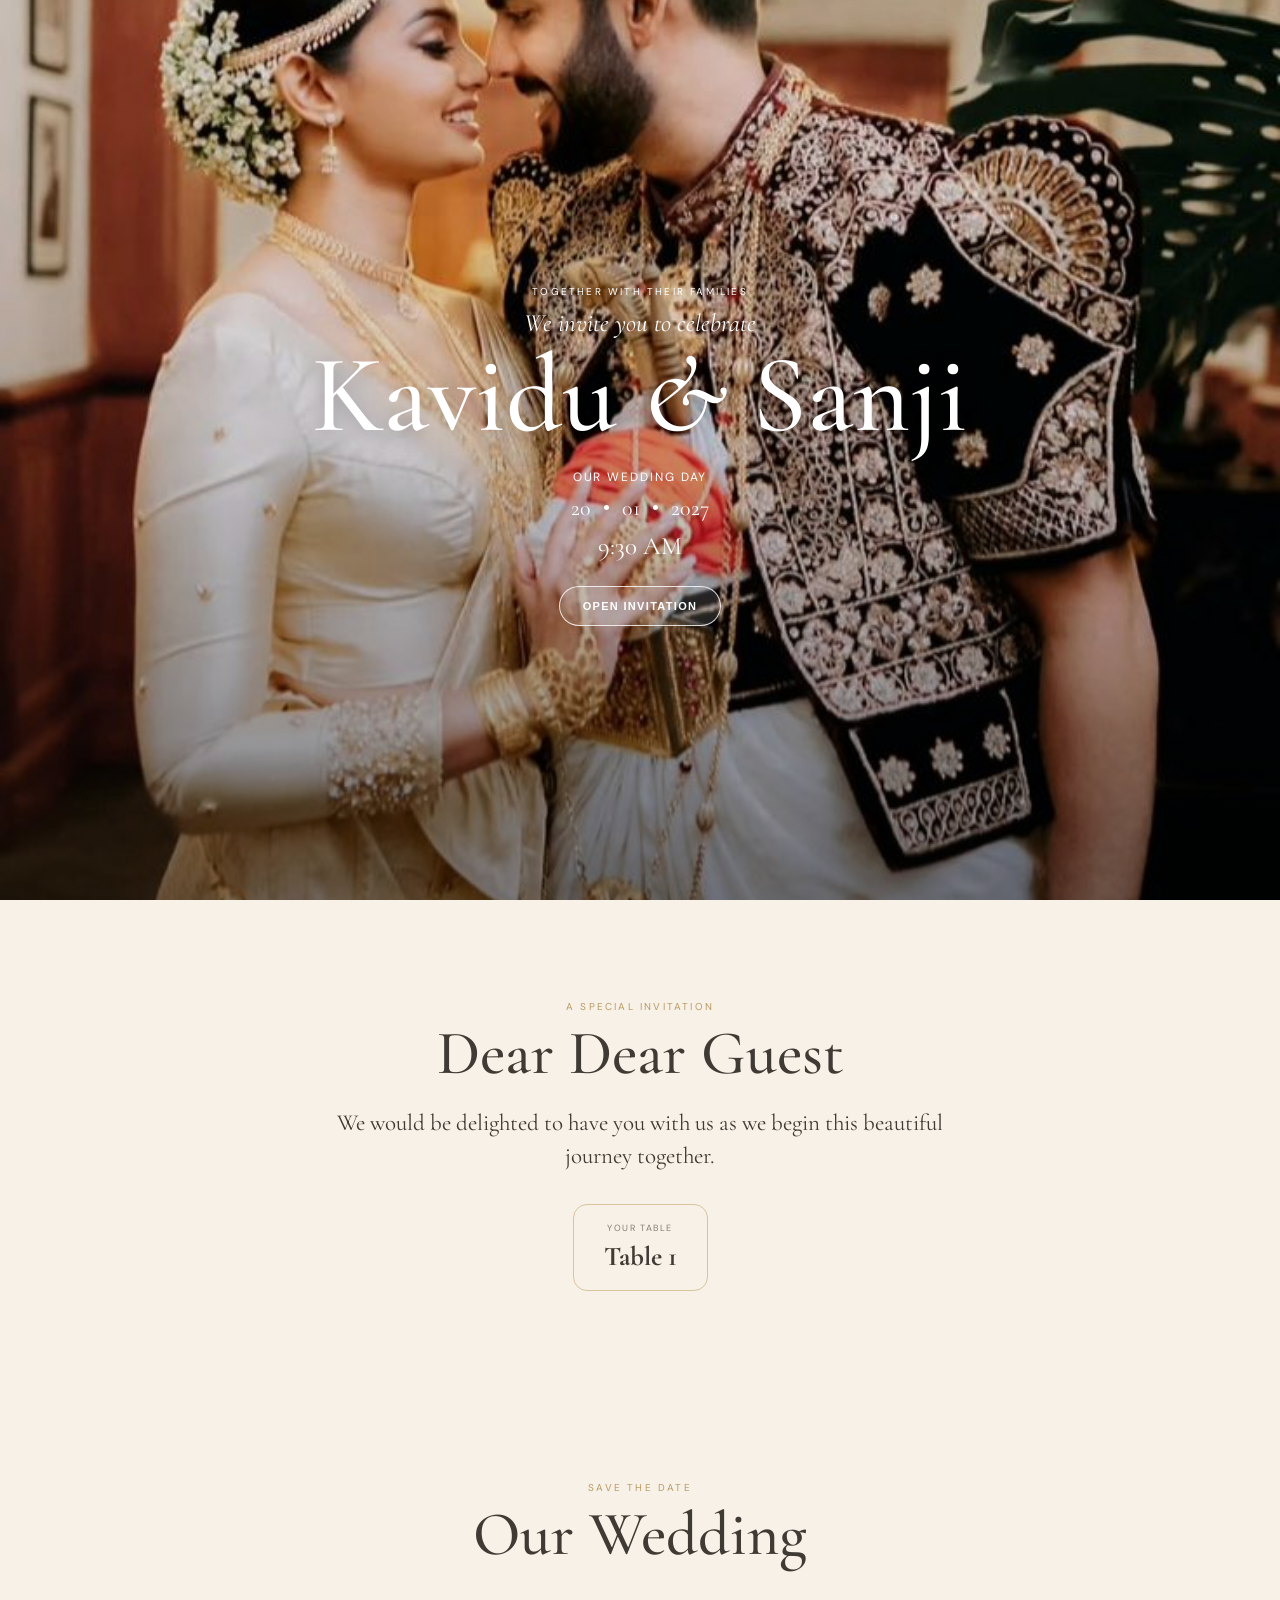
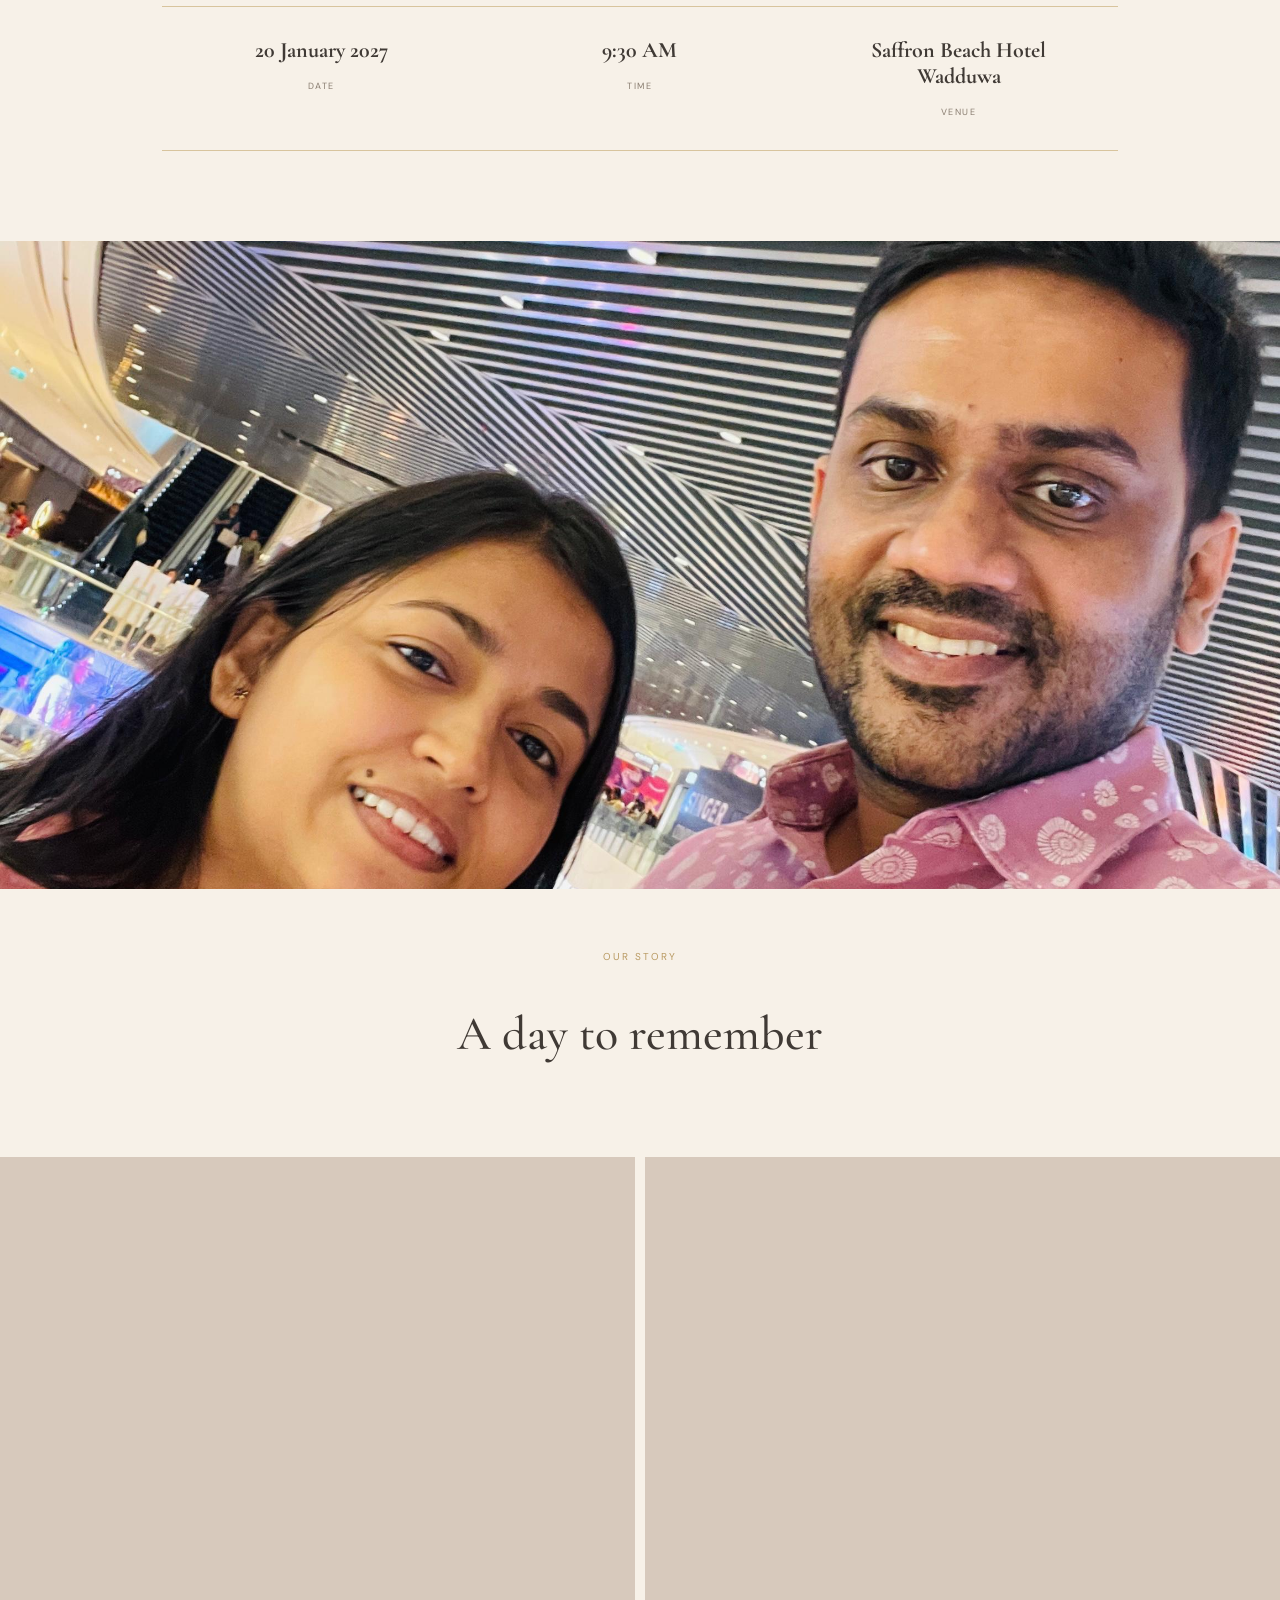
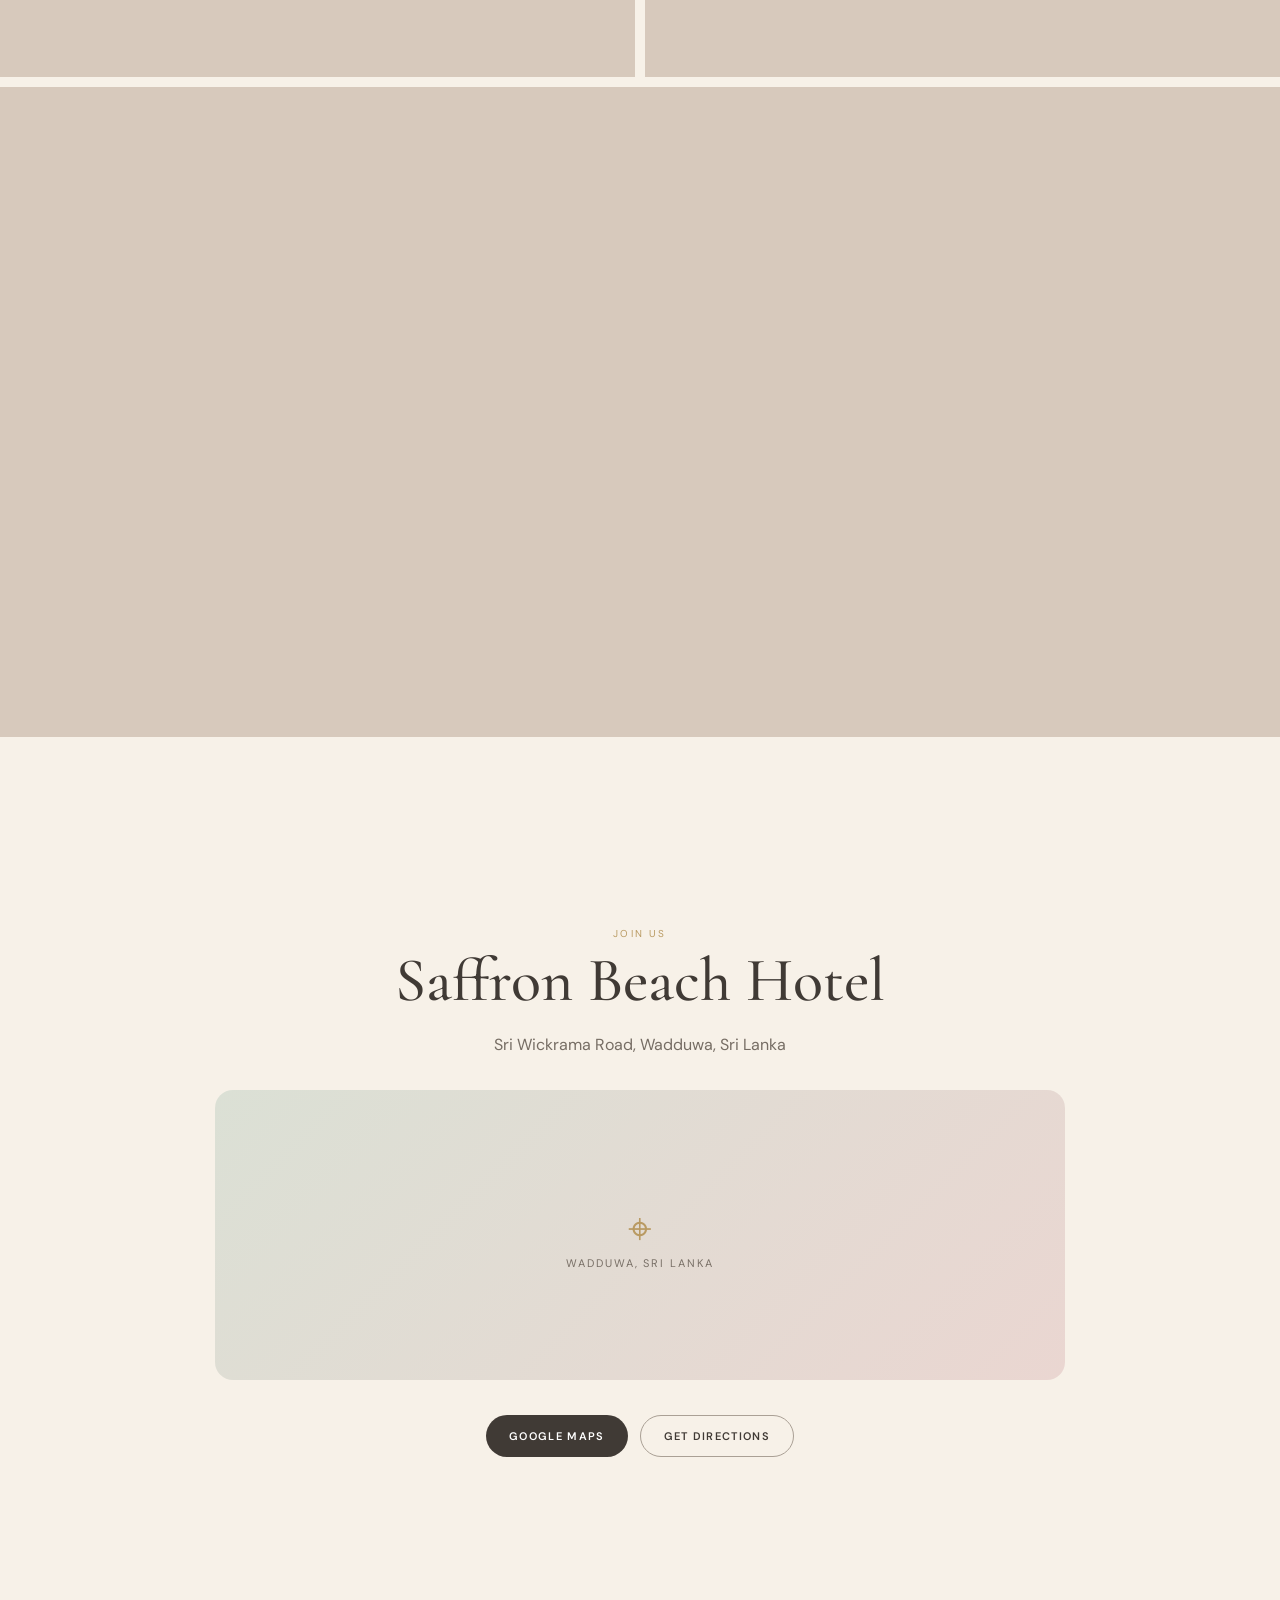
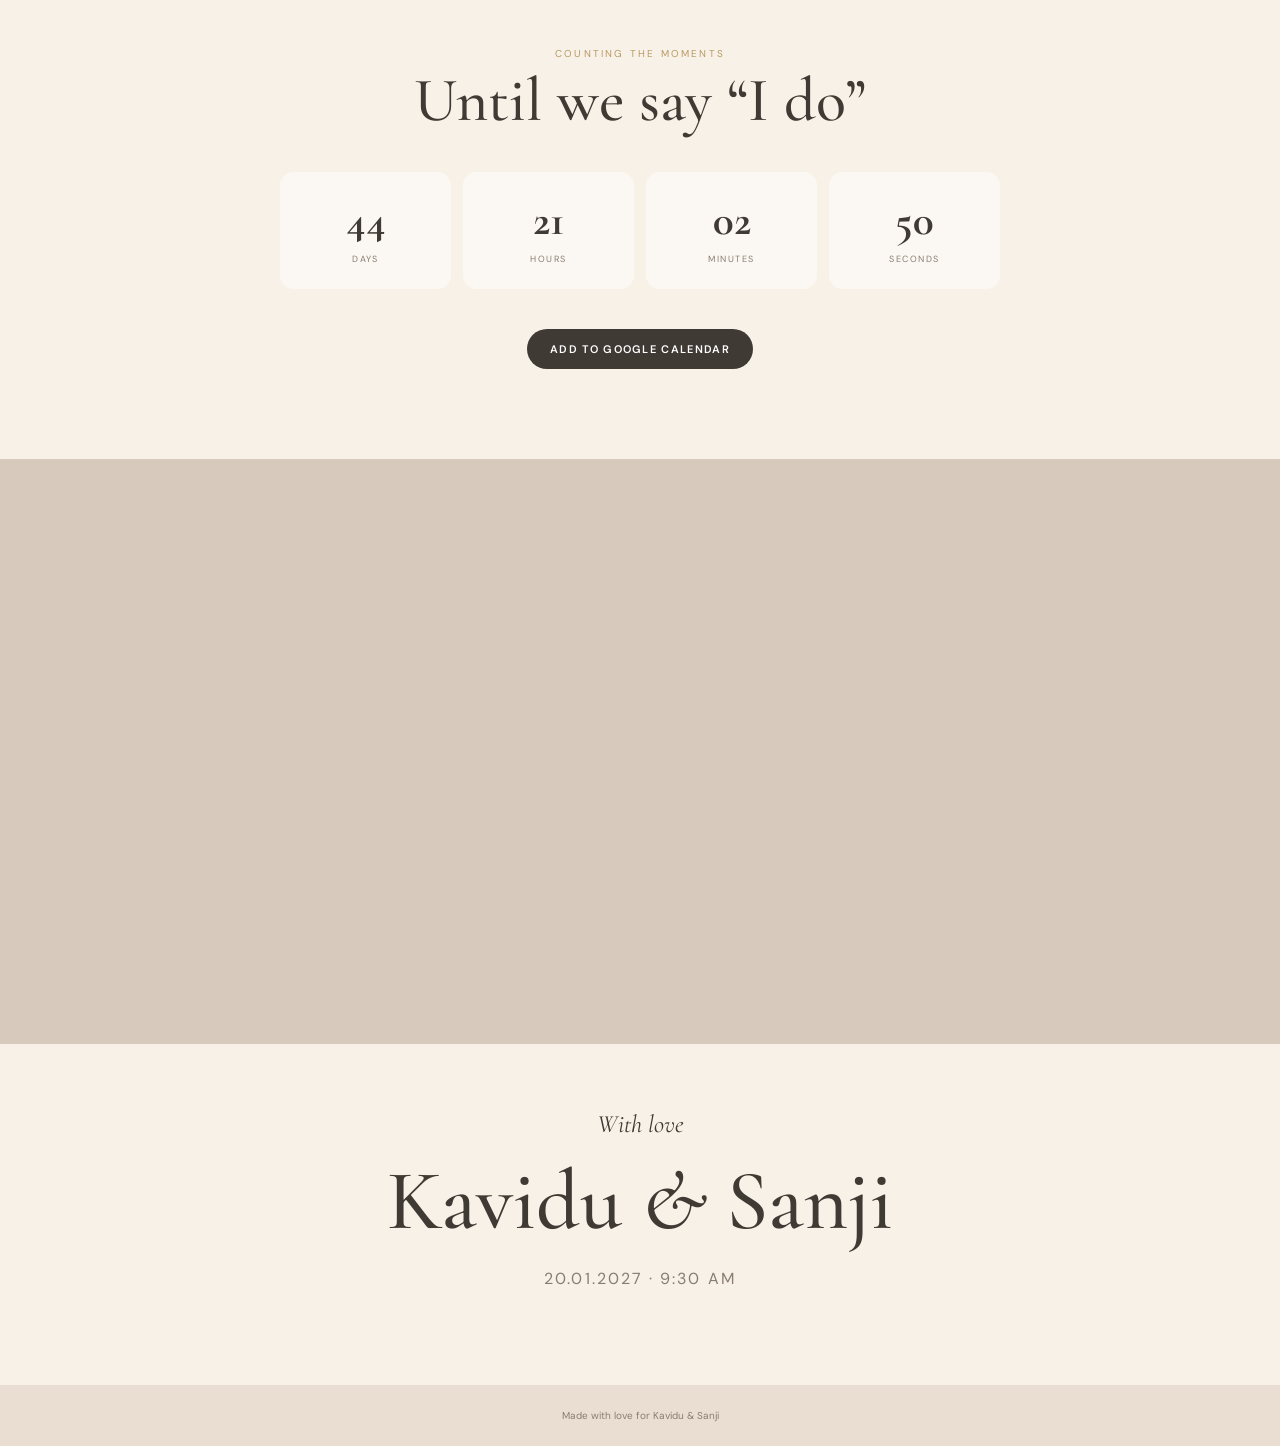
==== index.html @ 4e2abf2a "Add files via upload" ====
<!doctype html><html lang="en"><head><meta charset="utf-8"><meta name="viewport" content="width=device-width,initial-scale=1"><title>Kavidu & Sanji | Wedding Invitation</title><link rel="preconnect" href="https://fonts.googleapis.com"><link rel="preconnect" href="https://fonts.gstatic.com" crossorigin><link href="https://fonts.googleapis.com/css2?family=Cormorant+Garamond:wght@400;500;600&family=DM+Sans:wght@400;500;600&display=swap" rel="stylesheet"><link rel="stylesheet" href="styles.css"></head><body><main>
<section class="hero"><div class="hero-photo"><img src="assets/photos/hero.jpg" alt="Kavidu & Sanji" onerror="this.style.display='none'"><span class="photo-placeholder">Add your hero photo as <b>assets/photos/hero.jpg</b></span></div><div class="hero-overlay"></div><div class="hero-content"><p class="eyebrow">Together with their families</p><p class="script">We invite you to celebrate</p><h1>Kavidu <span>&amp;</span> Sanji</h1><p class="hero-sub">Our Wedding Day</p><div class="date-line">20 <i></i> 01 <i></i> 2027</div><p class="time">9:30 AM</p><button class="enter-btn" onclick="document.getElementById('welcome').scrollIntoView({behavior:'smooth'})">Open Invitation</button></div></section>
<section class="section welcome" id="welcome"><p class="eyebrow">A special invitation</p><h2>Dear <span id="guestName">Guest</span></h2><p class="guest-message">We would be delighted to have you with us as we begin this beautiful journey together.</p><div class="guest-card"><span>Your table</span><strong id="tableNumber">Please contact us</strong></div></section>
<section class="section details"><p class="eyebrow">Save the date</p><h2>Our Wedding</h2><div class="detail-grid"><article><b>20 January 2027</b><small>Date</small></article><article><b>9:30 AM</b><small>Time</small></article><article><b>Saffron Beach Hotel<br>Wadduwa</b><small>Venue</small></article></div></section>
<section class="photo-story"><div class="wide-photo"><img src="assets/photos/photo1.jpg" alt="" onerror="this.style.display='none'"></div><div class="photo-caption"><span>Our story</span><h2>A day to remember</h2></div><div class="photo-grid"><div><img src="assets/photos/photo2.jpg" alt="" onerror="this.style.display='none'"></div><div><img src="assets/photos/photo3.jpg" alt="" onerror="this.style.display='none'"></div></div><div class="tall-photo"><img src="assets/photos/photo4.jpg" alt="" onerror="this.style.display='none'"></div></section>
<section class="section venue"><p class="eyebrow">Join us</p><h2>Saffron Beach Hotel</h2><p>Sri Wickrama Road, Wadduwa, Sri Lanka</p><div class="map-card">⌖<span>Wadduwa, Sri Lanka</span></div><div class="button-row"><a class="primary-btn" href="https://www.google.com/maps/search/?api=1&query=Saffron+Beach+Hotel+Wadduwa" target="_blank">Google Maps</a><a class="secondary-btn" href="https://www.google.com/maps/dir/?api=1&destination=Saffron+Beach+Hotel+Wadduwa" target="_blank">Get Directions</a></div></section>
<section class="section"><p class="eyebrow">Counting the moments</p><h2>Until we say “I do”</h2><div class="countdown"><div><strong id="days">00</strong><span>Days</span></div><div><strong id="hours">00</strong><span>Hours</span></div><div><strong id="minutes">00</strong><span>Minutes</span></div><div><strong id="seconds">00</strong><span>Seconds</span></div></div><a id="calendarBtn" class="primary-btn" target="_blank">Add to Google Calendar</a></section>
<section class="closing"><div class="closing-photo"><img src="assets/photos/closing.jpg" alt="" onerror="this.style.display='none'"></div><div class="closing-content"><p class="script">With love</p><h2>Kavidu <span>&amp;</span> Sanji</h2><p>20.01.2027 · 9:30 AM</p></div></section></main><footer>Made with love for Kavidu &amp; Sanji</footer><script src="guests.js"></script><script src="script.js"></script></body></html>
---- styles.css ----
*{box-sizing:border-box}html{scroll-behavior:smooth}body{margin:0;background:#f7f1e8;color:#403a35;font-family:"DM Sans",sans-serif}a{text-decoration:none}.hero{height:100svh;min-height:620px;position:relative;display:flex;align-items:center;justify-content:center;overflow:hidden;background:#d7c9bc}.hero-photo,.hero-overlay{position:absolute;inset:0}.hero-photo{z-index:0}.hero-photo img{width:100%;height:100%;object-fit:cover;object-position:center;display:block}.photo-placeholder{height:100%;display:flex;align-items:center;justify-content:center;text-align:center;padding:25px;color:#fff;background:linear-gradient(135deg,#bcae9f,#d9cfc3)}.hero-overlay{z-index:1;background:linear-gradient(180deg,rgba(0,0,0,.1),rgba(0,0,0,.15) 45%,rgba(0,0,0,.5))}.hero-content{position:relative;z-index:2;width:100%;max-width:900px;padding:30px 20px;text-align:center;color:#fff}.eyebrow{font-size:10px;letter-spacing:.22em;text-transform:uppercase}.script{font-family:"Cormorant Garamond",serif;font-style:italic;font-size:25px;margin:0 0 8px}.hero h1{font-family:"Cormorant Garamond",serif;font-size:clamp(58px,11vw,110px);font-weight:500;line-height:.9;margin:0;text-shadow:0 3px 20px #0004}.hero h1 span,.closing-content h2 span{font-style:italic}.hero-sub{font-size:12px;letter-spacing:.16em;text-transform:uppercase;margin:24px 0 10px}.date-line{font-family:"Cormorant Garamond",serif;font-size:22px;display:flex;justify-content:center;gap:13px;align-items:center}.date-line i{width:5px;height:5px;border-radius:50%;background:#fff}.time{font-family:"Cormorant Garamond",serif;font-size:25px;margin:10px 0 25px}.enter-btn,.primary-btn,.secondary-btn{display:inline-flex;align-items:center;justify-content:center;border-radius:999px;padding:13px 23px;font-size:11px;font-weight:600;letter-spacing:.12em;text-transform:uppercase}.enter-btn{border:1px solid #fffc;background:#fff2;color:#fff}.primary-btn{background:#403a35;color:#fff}.secondary-btn{border:1px solid #aaa095;color:#403a35}.section{max-width:1000px;margin:auto;padding:90px 22px;text-align:center}.section .eyebrow{color:#b99a62}.section h2{font-family:"Cormorant Garamond",serif;font-size:clamp(40px,7vw,62px);font-weight:500;line-height:1;margin:10px 0 22px}.guest-message{max-width:650px;margin:0 auto 30px;font-family:"Cormorant Garamond",serif;font-size:23px;line-height:1.45}.guest-card{display:inline-flex;flex-direction:column;gap:6px;padding:17px 30px;border:1px solid #d8c49d;border-radius:14px}.guest-card span,.detail-grid small{font-size:9px;letter-spacing:.18em;text-transform:uppercase;color:#897d70}.guest-card strong{font-family:"Cormorant Garamond",serif;font-size:27px}.detail-grid{display:grid;grid-template-columns:repeat(3,1fr);margin-top:40px}.detail-grid article{padding:30px 15px;border-top:1px solid #d8c49d;border-bottom:1px solid #d8c49d}.detail-grid b{display:block;font-family:"Cormorant Garamond",serif;font-size:22px;margin-bottom:10px}.photo-story{padding-bottom:90px}.wide-photo{height:min(72vh,680px)}.wide-photo,.photo-grid div,.tall-photo,.closing-photo{overflow:hidden;background:#d7c9bc}.wide-photo img,.photo-grid img,.tall-photo img,.closing-photo img{width:100%;height:100%;object-fit:cover;display:block}.photo-caption{text-align:center;padding:55px 20px}.photo-caption span{font-size:10px;letter-spacing:.2em;text-transform:uppercase;color:#b99a62}.photo-caption h2{font-family:"Cormorant Garamond",serif;font-size:48px;font-weight:500}.photo-grid{display:grid;grid-template-columns:1fr 1fr;gap:10px}.photo-grid div{height:520px}.tall-photo{height:650px;margin-top:10px}.venue p:not(.eyebrow){color:#766d64}.map-card{height:290px;max-width:850px;margin:35px auto;border-radius:18px;background:linear-gradient(135deg,#dbe0d5,#ead6d1);display:flex;flex-direction:column;align-items:center;justify-content:center;font-size:42px;color:#b99a62}.map-card span{font-size:11px;letter-spacing:.18em;text-transform:uppercase;color:#786f66}.button-row{display:flex;justify-content:center;gap:12px;flex-wrap:wrap}.countdown{display:grid;grid-template-columns:repeat(4,1fr);gap:12px;max-width:720px;margin:40px auto}.countdown>div{padding:22px 10px;background:#fff8;border-radius:14px}.countdown strong{display:block;font-family:"Cormorant Garamond",serif;font-size:43px}.countdown span{font-size:9px;letter-spacing:.16em;text-transform:uppercase;color:#897d70}.closing-photo{height:min(65vh,650px)}.closing-content{text-align:center;padding:65px 20px 80px}.closing-content h2{font-family:"Cormorant Garamond",serif;font-size:clamp(48px,9vw,85px);font-weight:500;margin:10px}.closing-content>p:last-child{color:#897d70;letter-spacing:.13em}footer{text-align:center;padding:24px;background:#e9ded1;color:#897d70;font-size:10px}@media(max-width:700px){.hero{min-height:600px}.hero h1{font-size:clamp(53px,15vw,80px)}.section{padding:70px 20px}.detail-grid,.photo-grid{grid-template-columns:1fr}.detail-grid article{border-bottom:0}.photo-grid div{height:430px}.tall-photo{height:520px}.countdown{grid-template-columns:1fr 1fr}.button-row{flex-direction:column;align-items:center}.primary-btn,.secondary-btn{width:min(100%,300px)}}
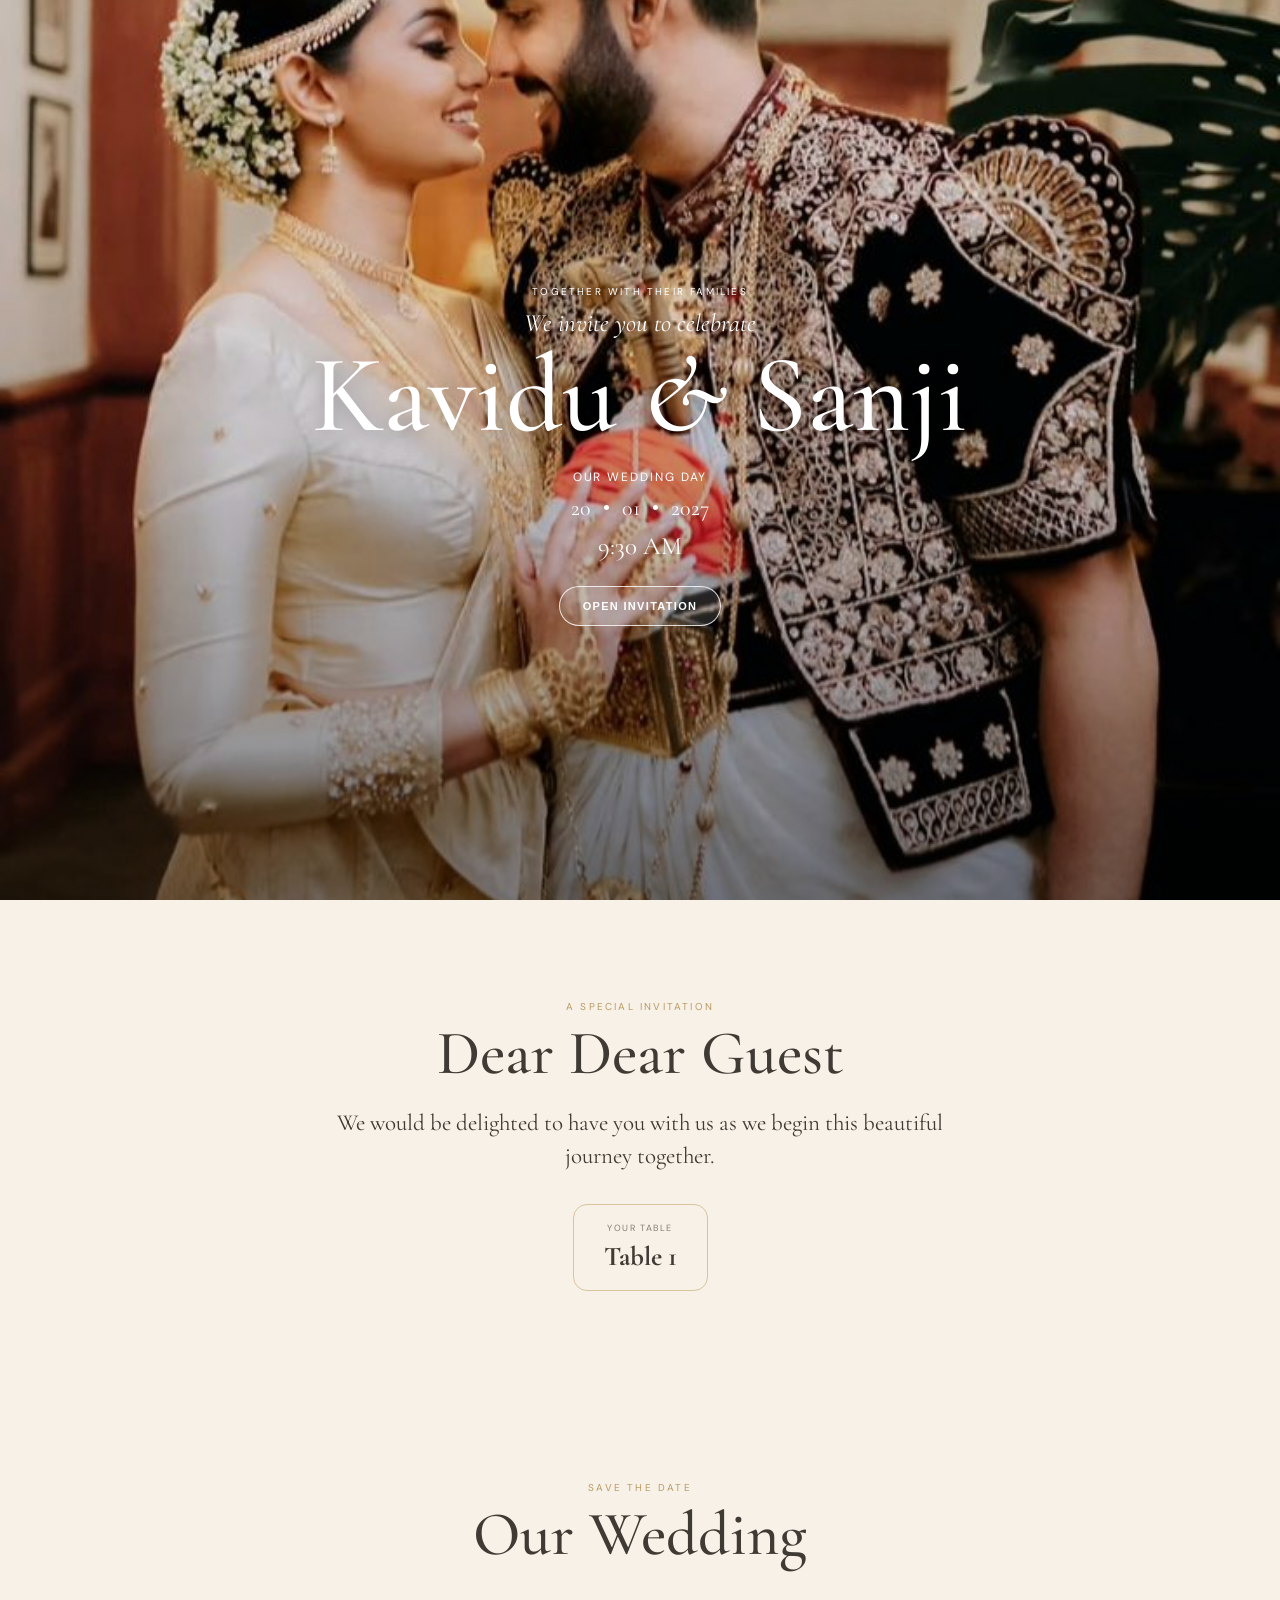
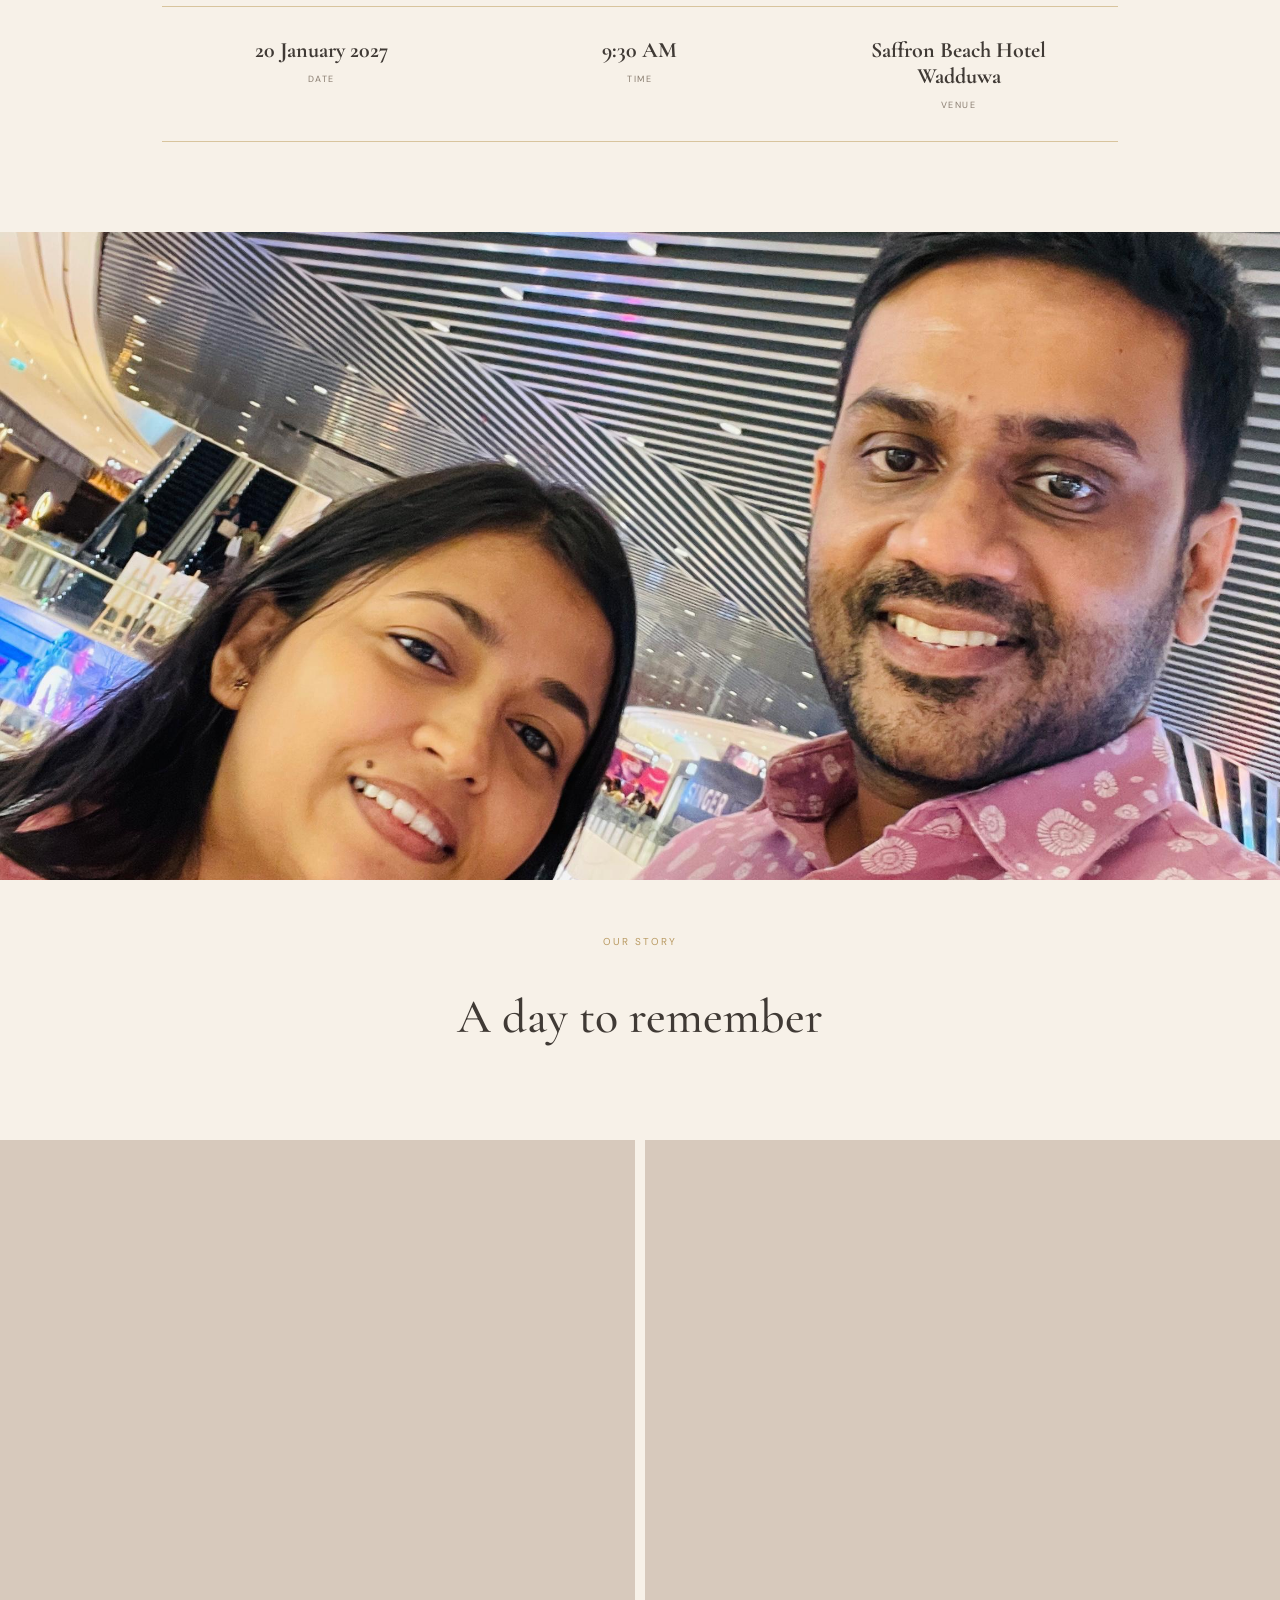
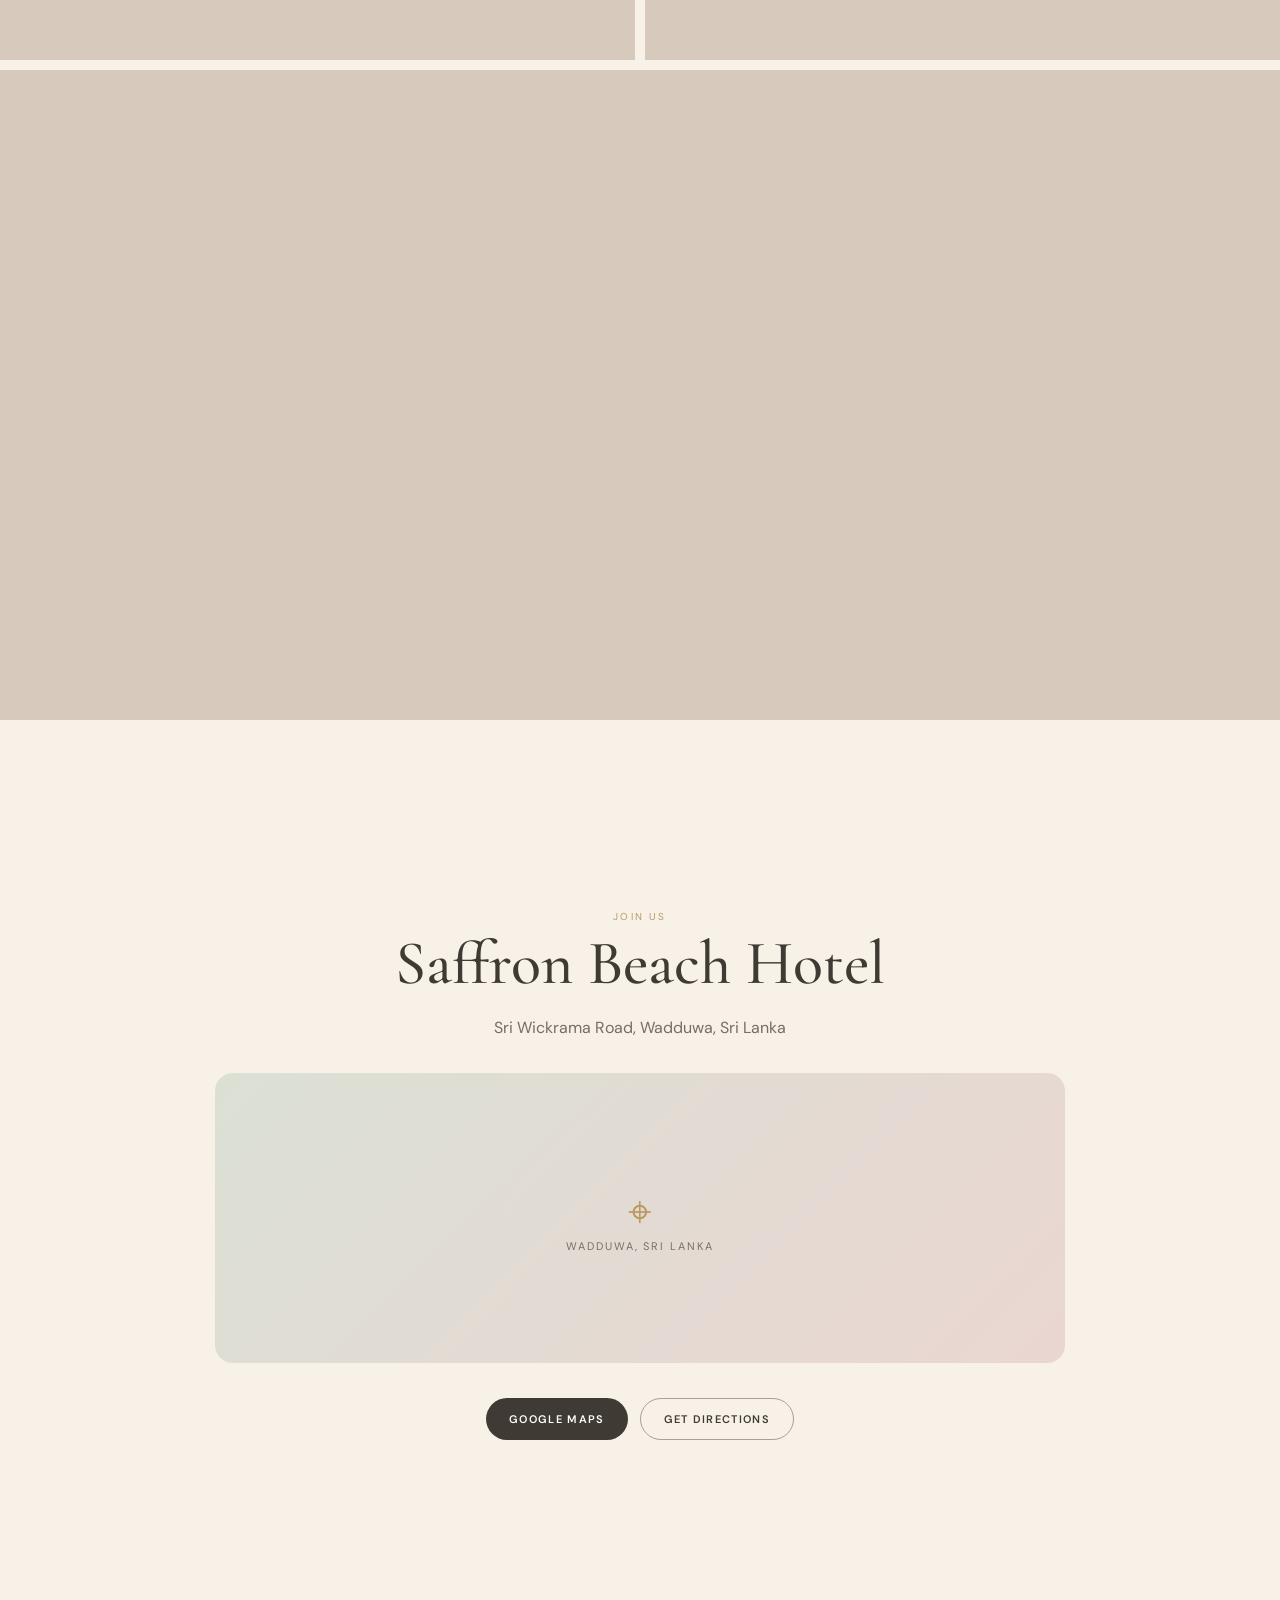
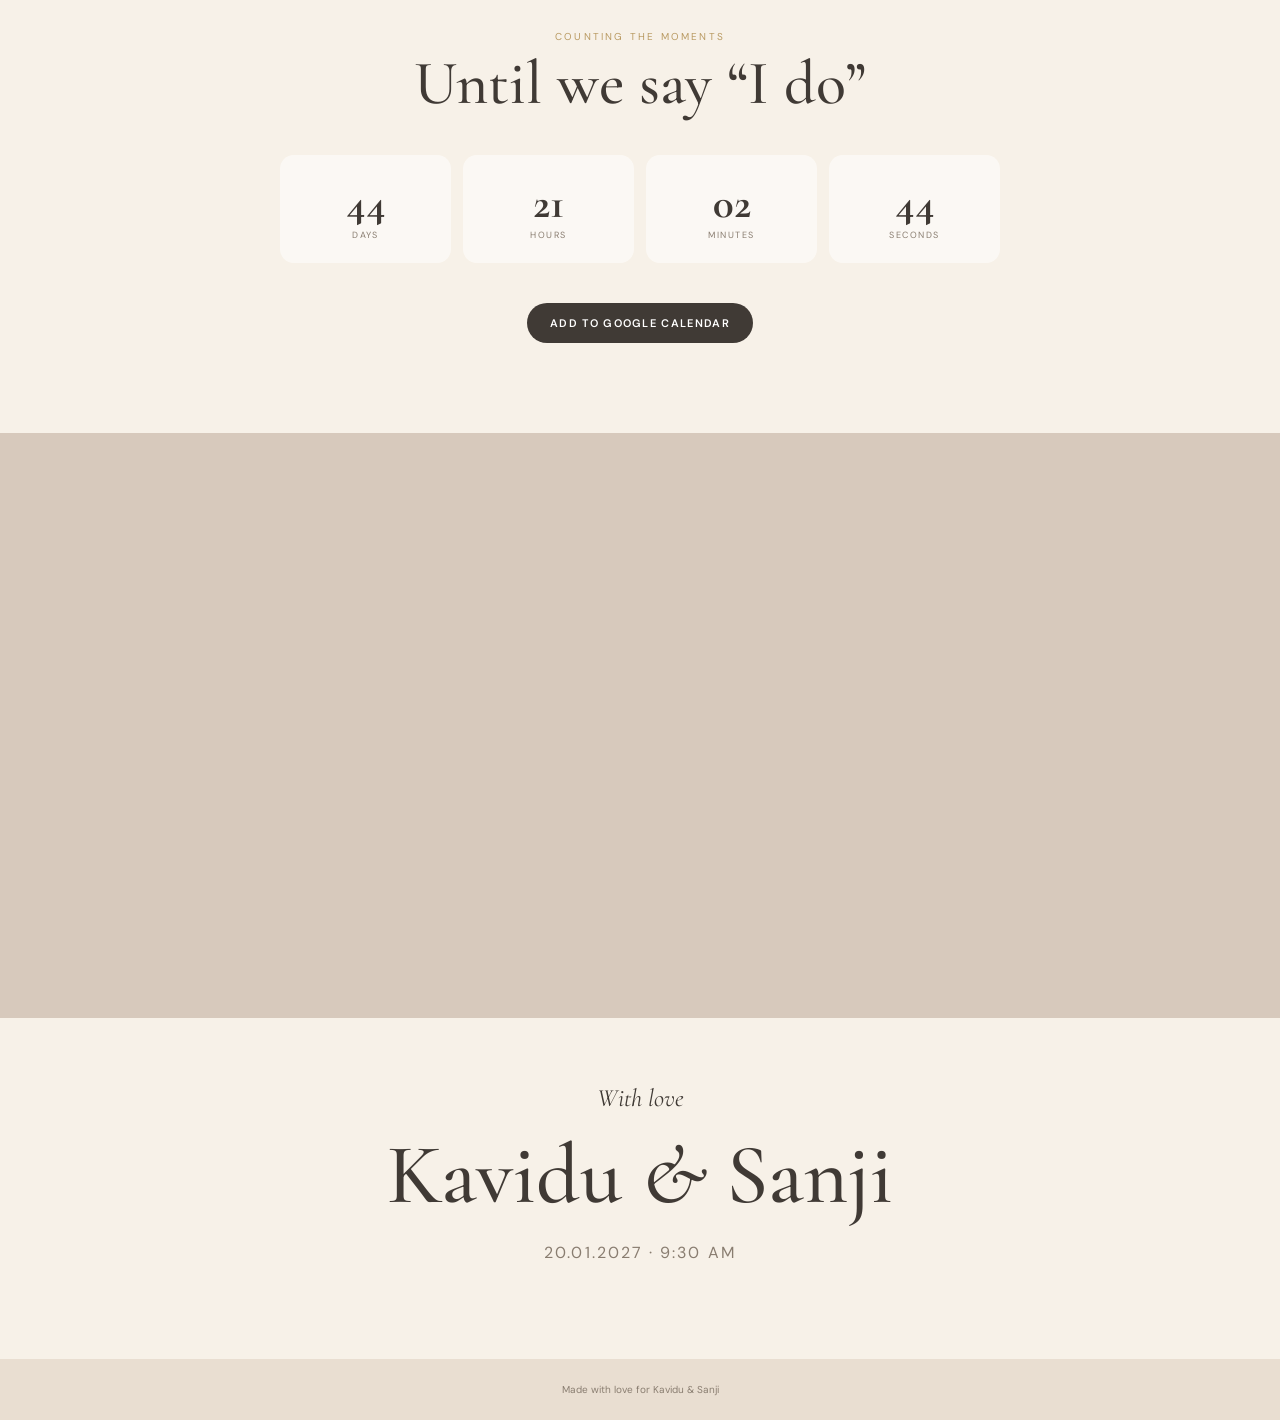
==== commit 68e7dc57: "Add files via upload" ====
--- a/index.html
+++ b/index.html
@@ -1,8 +1,141 @@
-<!doctype html><html lang="en"><head><meta charset="utf-8"><meta name="viewport" content="width=device-width,initial-scale=1"><title>Kavidu & Sanji | Wedding Invitation</title><link rel="preconnect" href="https://fonts.googleapis.com"><link rel="preconnect" href="https://fonts.gstatic.com" crossorigin><link href="https://fonts.googleapis.com/css2?family=Cormorant+Garamond:wght@400;500;600&family=DM+Sans:wght@400;500;600&display=swap" rel="stylesheet"><link rel="stylesheet" href="styles.css"></head><body><main>
-<section class="hero"><div class="hero-photo"><img src="assets/photos/hero.jpg" alt="Kavidu & Sanji" onerror="this.style.display='none'"><span class="photo-placeholder">Add your hero photo as <b>assets/photos/hero.jpg</b></span></div><div class="hero-overlay"></div><div class="hero-content"><p class="eyebrow">Together with their families</p><p class="script">We invite you to celebrate</p><h1>Kavidu <span>&amp;</span> Sanji</h1><p class="hero-sub">Our Wedding Day</p><div class="date-line">20 <i></i> 01 <i></i> 2027</div><p class="time">9:30 AM</p><button class="enter-btn" onclick="document.getElementById('welcome').scrollIntoView({behavior:'smooth'})">Open Invitation</button></div></section>
-<section class="section welcome" id="welcome"><p class="eyebrow">A special invitation</p><h2>Dear <span id="guestName">Guest</span></h2><p class="guest-message">We would be delighted to have you with us as we begin this beautiful journey together.</p><div class="guest-card"><span>Your table</span><strong id="tableNumber">Please contact us</strong></div></section>
-<section class="section details"><p class="eyebrow">Save the date</p><h2>Our Wedding</h2><div class="detail-grid"><article><b>20 January 2027</b><small>Date</small></article><article><b>9:30 AM</b><small>Time</small></article><article><b>Saffron Beach Hotel<br>Wadduwa</b><small>Venue</small></article></div></section>
-<section class="photo-story"><div class="wide-photo"><img src="assets/photos/photo1.jpg" alt="" onerror="this.style.display='none'"></div><div class="photo-caption"><span>Our story</span><h2>A day to remember</h2></div><div class="photo-grid"><div><img src="assets/photos/photo2.jpg" alt="" onerror="this.style.display='none'"></div><div><img src="assets/photos/photo3.jpg" alt="" onerror="this.style.display='none'"></div></div><div class="tall-photo"><img src="assets/photos/photo4.jpg" alt="" onerror="this.style.display='none'"></div></section>
-<section class="section venue"><p class="eyebrow">Join us</p><h2>Saffron Beach Hotel</h2><p>Sri Wickrama Road, Wadduwa, Sri Lanka</p><div class="map-card">⌖<span>Wadduwa, Sri Lanka</span></div><div class="button-row"><a class="primary-btn" href="https://www.google.com/maps/search/?api=1&query=Saffron+Beach+Hotel+Wadduwa" target="_blank">Google Maps</a><a class="secondary-btn" href="https://www.google.com/maps/dir/?api=1&destination=Saffron+Beach+Hotel+Wadduwa" target="_blank">Get Directions</a></div></section>
-<section class="section"><p class="eyebrow">Counting the moments</p><h2>Until we say “I do”</h2><div class="countdown"><div><strong id="days">00</strong><span>Days</span></div><div><strong id="hours">00</strong><span>Hours</span></div><div><strong id="minutes">00</strong><span>Minutes</span></div><div><strong id="seconds">00</strong><span>Seconds</span></div></div><a id="calendarBtn" class="primary-btn" target="_blank">Add to Google Calendar</a></section>
-<section class="closing"><div class="closing-photo"><img src="assets/photos/closing.jpg" alt="" onerror="this.style.display='none'"></div><div class="closing-content"><p class="script">With love</p><h2>Kavidu <span>&amp;</span> Sanji</h2><p>20.01.2027 · 9:30 AM</p></div></section></main><footer>Made with love for Kavidu &amp; Sanji</footer><script src="guests.js"></script><script src="script.js"></script></body></html>+<html lang="en">
+<head>
+  <meta charset="utf-8">
+  <meta name="viewport" content="width=device-width,initial-scale=1">
+  <title>Kavidu &amp; Sanji | Wedding Invitation</title>
+  <link rel="preconnect" href="https://fonts.googleapis.com">
+  <link rel="preconnect" href="https://fonts.gstatic.com" crossorigin>
+  <link href="https://fonts.googleapis.com/css2?family=Cormorant+Garamond:wght@400;500;600&family=DM+Sans:wght@400;500;600&display=swap" rel="stylesheet">
+  <link rel="stylesheet" href="styles.css">
+</head>
+<body>
+  <main>
+    <!-- Hero Section -->
+    <section class="hero">
+      <div class="hero-photo">
+        <img src="assets/photos/hero.jpg" alt="Kavidu &amp; Sanji" onerror="this.style.display='none'">
+        <span class="photo-placeholder">Add your hero photo as <b>assets/photos/hero.jpg</b></span>
+      </div>
+      <div class="hero-overlay"></div>
+      <div class="hero-content">
+        <p class="eyebrow">Together with their families</p>
+        <p class="script">We invite you to celebrate</p>
+        <h1>Kavidu <span>&amp;</span> Sanji</h1>
+        <p class="hero-sub">Our Wedding Day</p>
+        <div class="date-line">20 <i></i> 01 <i></i> 2027</div>
+        <p class="time">9:30 AM</p>
+        <button class="enter-btn" onclick="document.getElementById('welcome').scrollIntoView({behavior:'smooth'})">Open Invitation</button>
+      </div>
+    </section>
+
+    <!-- Welcome Section -->
+    <section class="section welcome" id="welcome">
+      <p class="eyebrow">A special invitation</p>
+      <h2>Dear <span id="guestName">Guest</span></h2>
+      <p class="guest-message">We would be delighted to have you with us as we begin this beautiful journey together.</p>
+      <div class="guest-card">
+        <span>Your table</span>
+        <strong id="tableNumber">Please contact us</strong>
+      </div>
+    </section>
+
+    <!-- Details Section -->
+    <section class="section details">
+      <p class="eyebrow">Save the date</p>
+      <h2>Our Wedding</h2>
+      <div class="detail-grid">
+        <article>
+          <b>20 January 2027</b>
+          <small>Date</small>
+        </article>
+        <article>
+          <b>9:30 AM</b>
+          <small>Time</small>
+        </article>
+        <article>
+          <b>Saffron Beach Hotel<br>Wadduwa</b>
+          <small>Venue</small>
+        </article>
+      </div>
+    </section>
+
+    <!-- Photo Story Section -->
+    <section class="photo-story">
+      <div class="wide-photo">
+        <img src="assets/photos/photo1.jpg" alt="" onerror="this.style.display='none'">
+      </div>
+      <div class="photo-caption">
+        <span>Our story</span>
+        <h2>A day to remember</h2>
+      </div>
+      <div class="photo-grid">
+        <div>
+          <img src="assets/photos/photo2.jpg" alt="" onerror="this.style.display='none'">
+        </div>
+        <div>
+          <img src="assets/photos/photo3.jpg" alt="" onerror="this.style.display='none'">
+        </div>
+      </div>
+      <div class="tall-photo">
+        <img src="assets/photos/photo4.jpg" alt="" onerror="this.style.display='none'">
+      </div>
+    </section>
+
+    <!-- Venue Section -->
+    <section class="section venue">
+      <p class="eyebrow">Join us</p>
+      <h2>Saffron Beach Hotel</h2>
+      <p>Sri Wickrama Road, Wadduwa, Sri Lanka</p>
+      <div class="map-card">
+        ⌖<span>Wadduwa, Sri Lanka</span>
+      </div>
+      <div class="button-row">
+        <a class="primary-btn" href="https://www.google.com/maps/search/?api=1&query=Saffron+Beach+Hotel+Wadduwa" target="_blank">Google Maps</a>
+        <a class="secondary-btn" href="https://www.google.com/maps/dir/?api=1&destination=Saffron+Beach+Hotel+Wadduwa" target="_blank">Get Directions</a>
+      </div>
+    </section>
+
+    <!-- Countdown & Calendar Section -->
+    <section class="section">
+      <p class="eyebrow">Counting the moments</p>
+      <h2>Until we say “I do”</h2>
+      <div class="countdown">
+        <div>
+          <strong id="days">00</strong>
+          <span>Days</span>
+        </div>
+        <div>
+          <strong id="hours">00</strong>
+          <span>Hours</span>
+        </div>
+        <div>
+          <strong id="minutes">00</strong>
+          <span>Minutes</span>
+        </div>
+        <div>
+          <strong id="seconds">00</strong>
+          <span>Seconds</span>
+        </div>
+      </div>
+      <a id="calendarBtn" class="primary-btn" target="_blank">Add to Google Calendar</a>
+    </section>
+
+    <!-- Closing Section -->
+    <section class="closing">
+      <div class="closing-photo">
+        <img src="assets/photos/closing.jpg" alt="" onerror="this.style.display='none'">
+      </div>
+      <div class="closing-content">
+        <p class="script">With love</p>
+        <h2>Kavidu <span>&amp;</span> Sanji</h2>
+        <p>20.01.2027 · 9:30 AM</p>
+      </div>
+    </section>
+  </main>
+
+  <footer>Made with love for Kavidu &amp; Sanji</footer>
+
+  <script src="guests.js"></script>
+  <script src="script.js"></script>
+</body>
+</html>
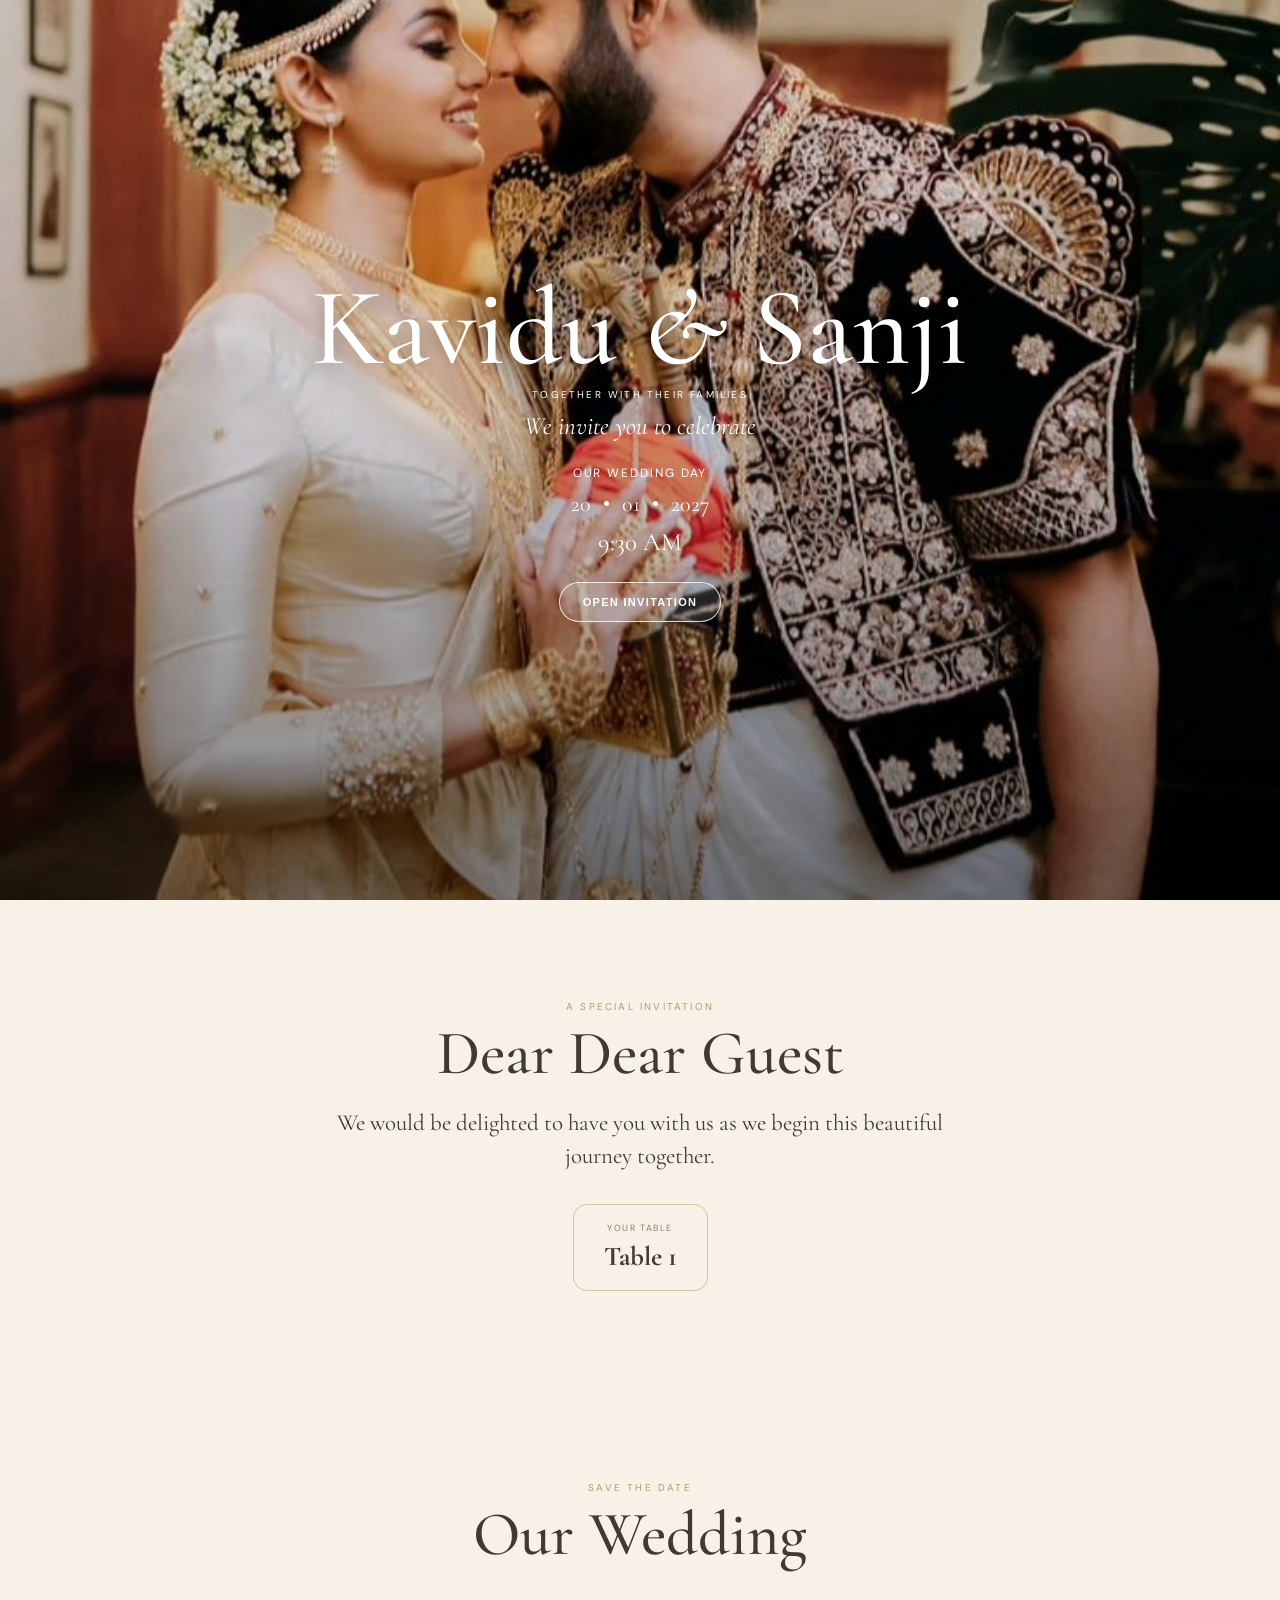
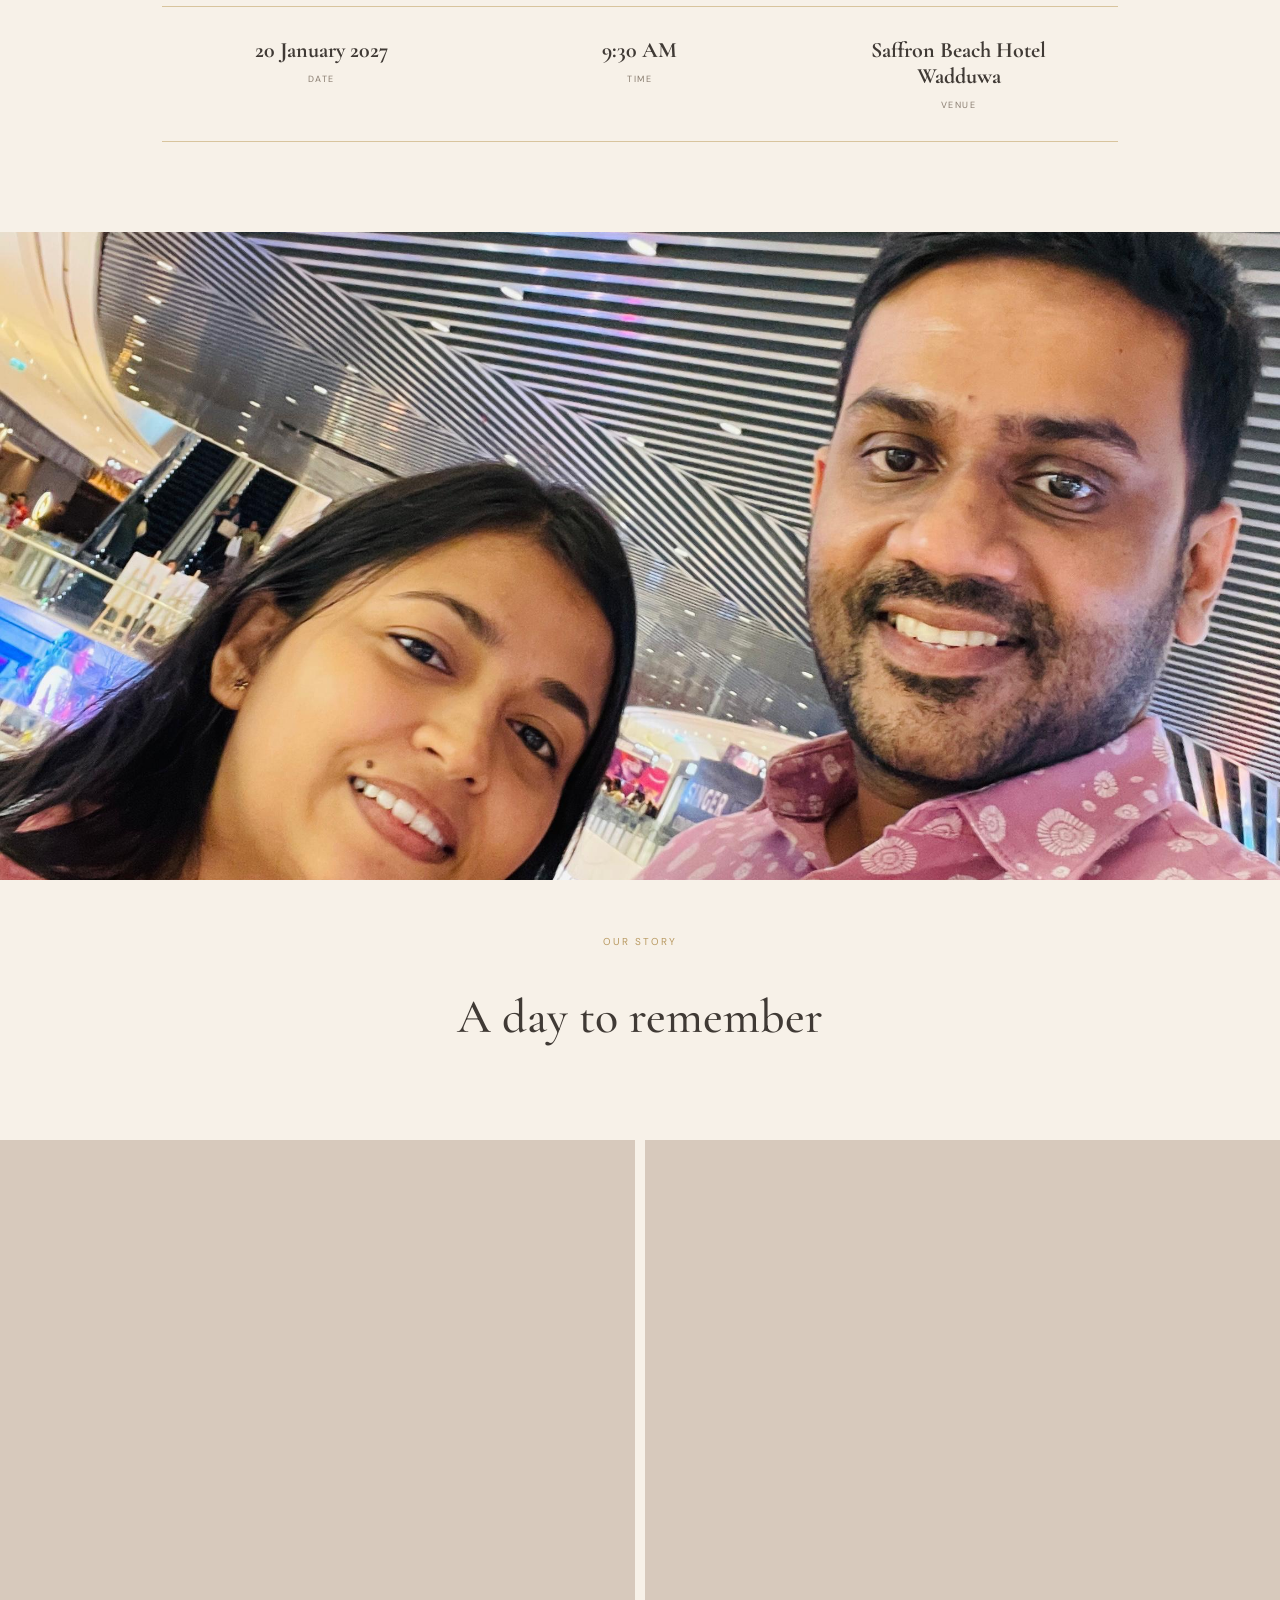
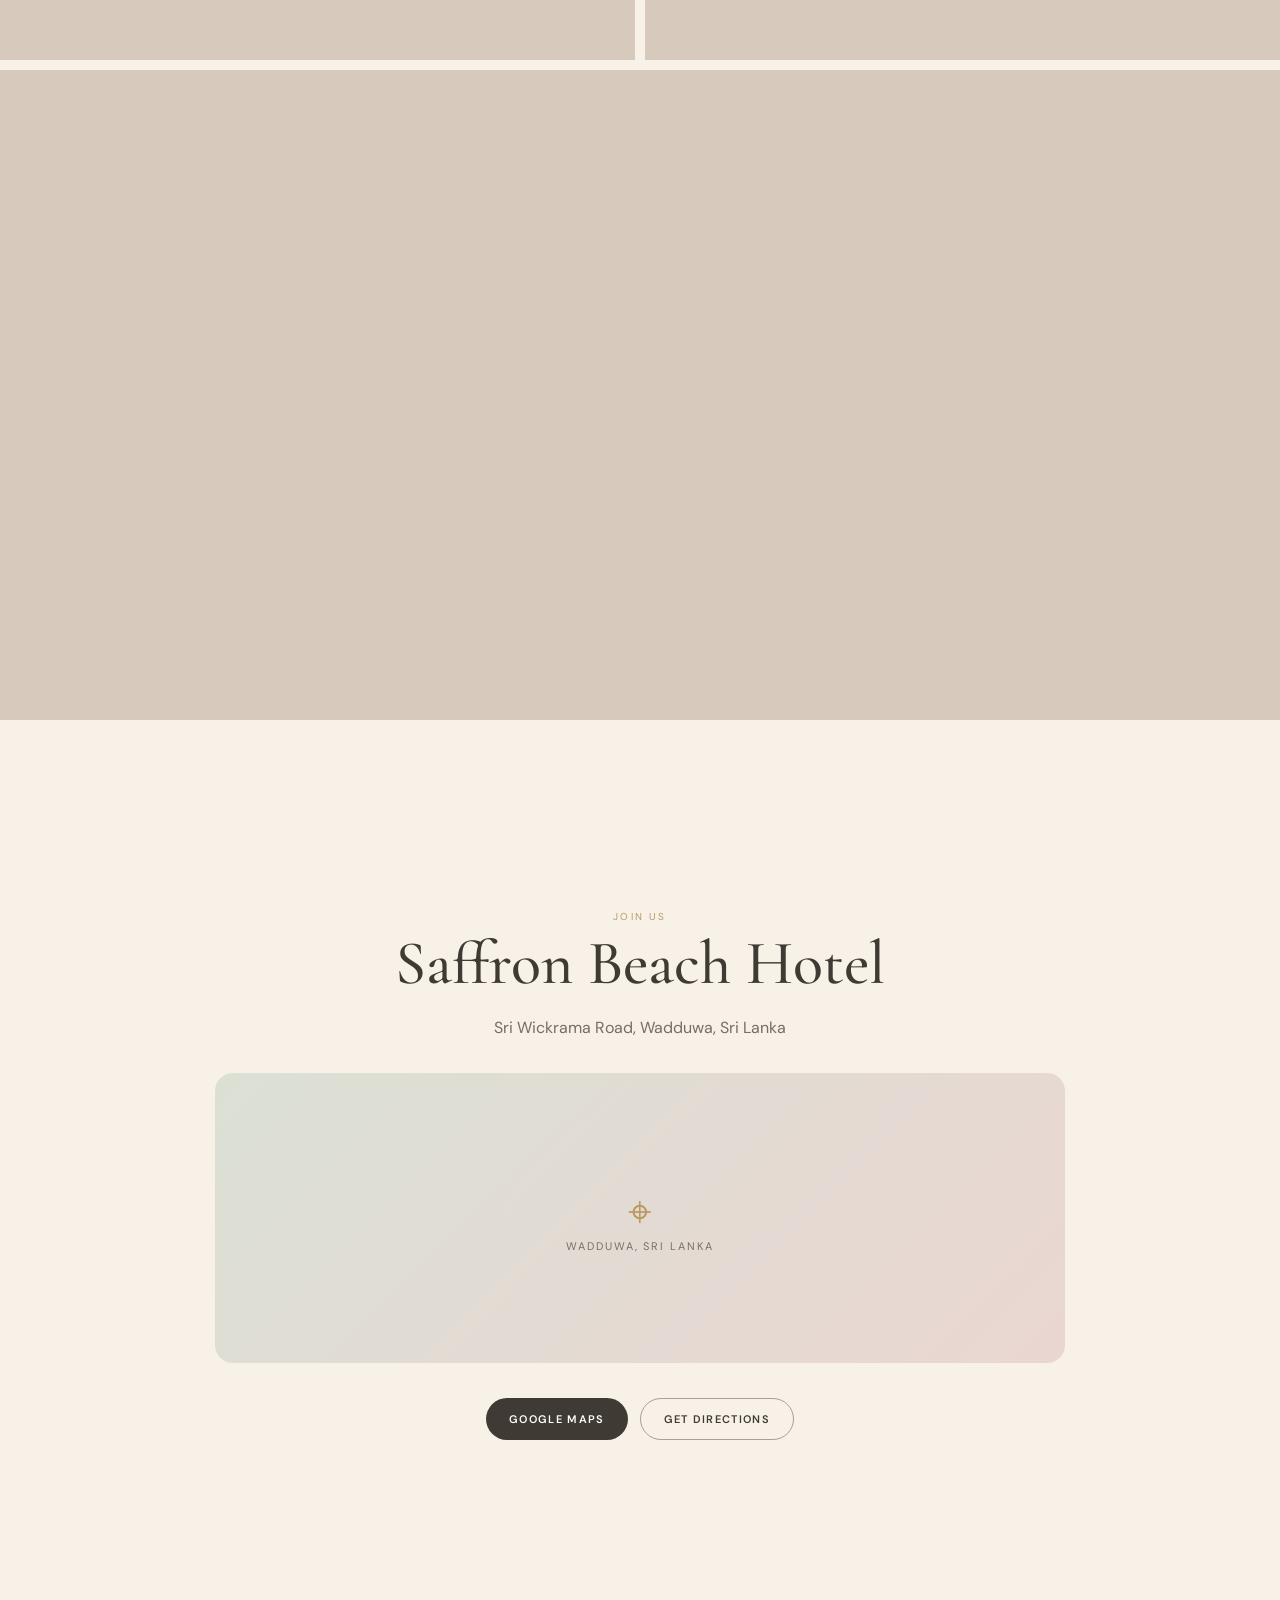
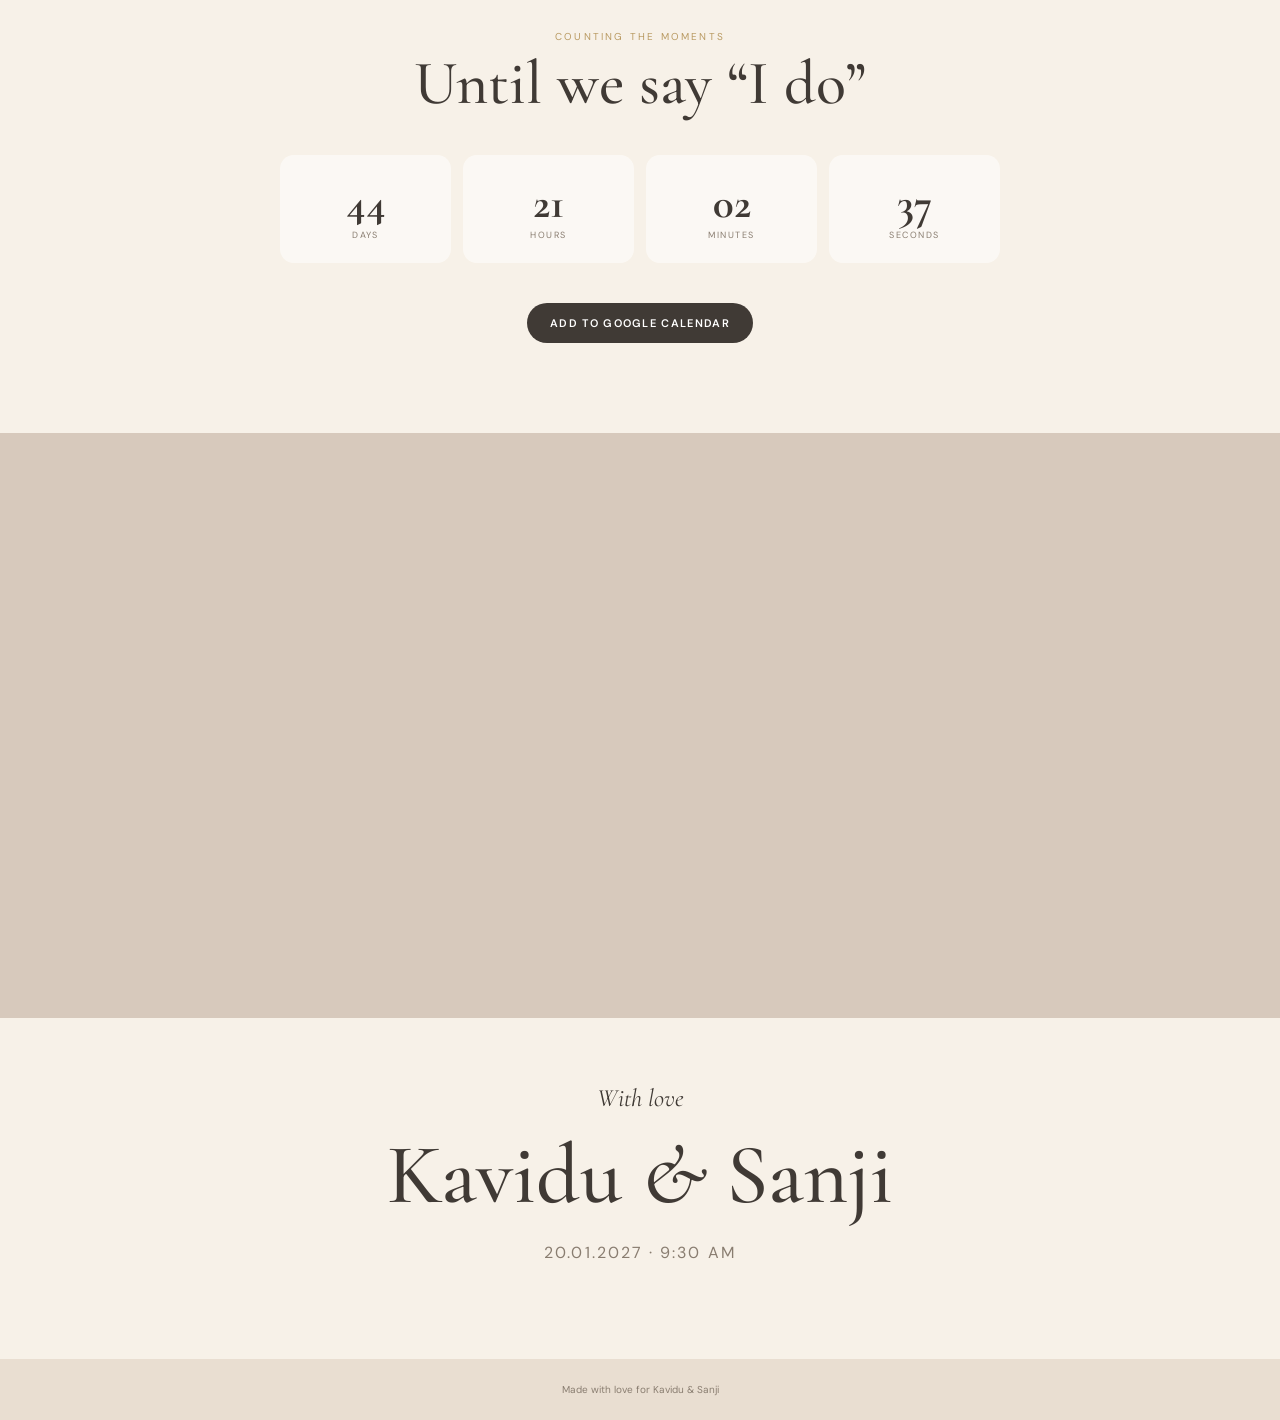
==== commit 66a8b494: "Update index.html" ====
--- a/index.html
+++ b/index.html
@@ -18,10 +18,10 @@
       </div>
       <div class="hero-overlay"></div>
       <div class="hero-content">
+         <h1>Kavidu <span>&amp;</span> Sanji</h1>
         <p class="eyebrow">Together with their families</p>
         <p class="script">We invite you to celebrate</p>
-        <h1>Kavidu <span>&amp;</span> Sanji</h1>
-        <p class="hero-sub">Our Wedding Day</p>
+  <p class="hero-sub">Our Wedding Day</p>
         <div class="date-line">20 <i></i> 01 <i></i> 2027</div>
         <p class="time">9:30 AM</p>
         <button class="enter-btn" onclick="document.getElementById('welcome').scrollIntoView({behavior:'smooth'})">Open Invitation</button>
@@ -138,4 +138,4 @@
   <script src="guests.js"></script>
   <script src="script.js"></script>
 </body>
-</html>+</html>
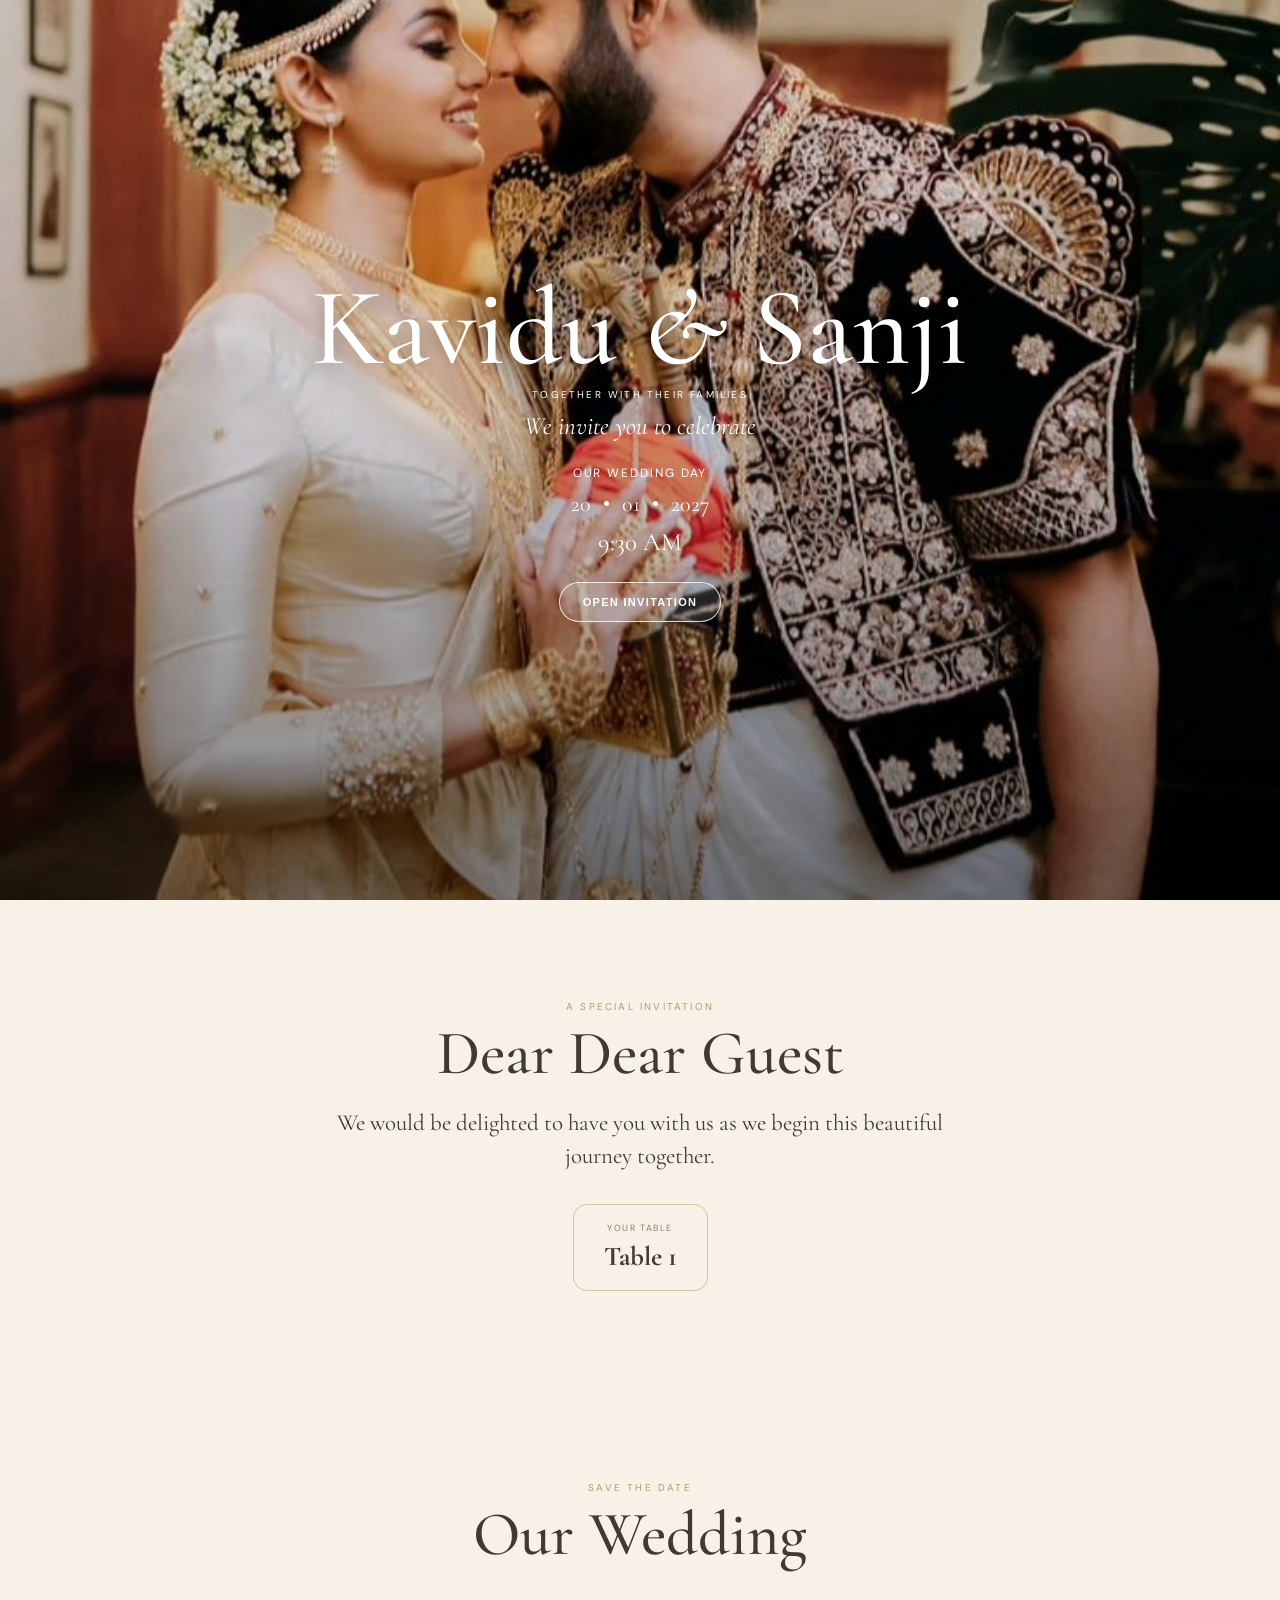
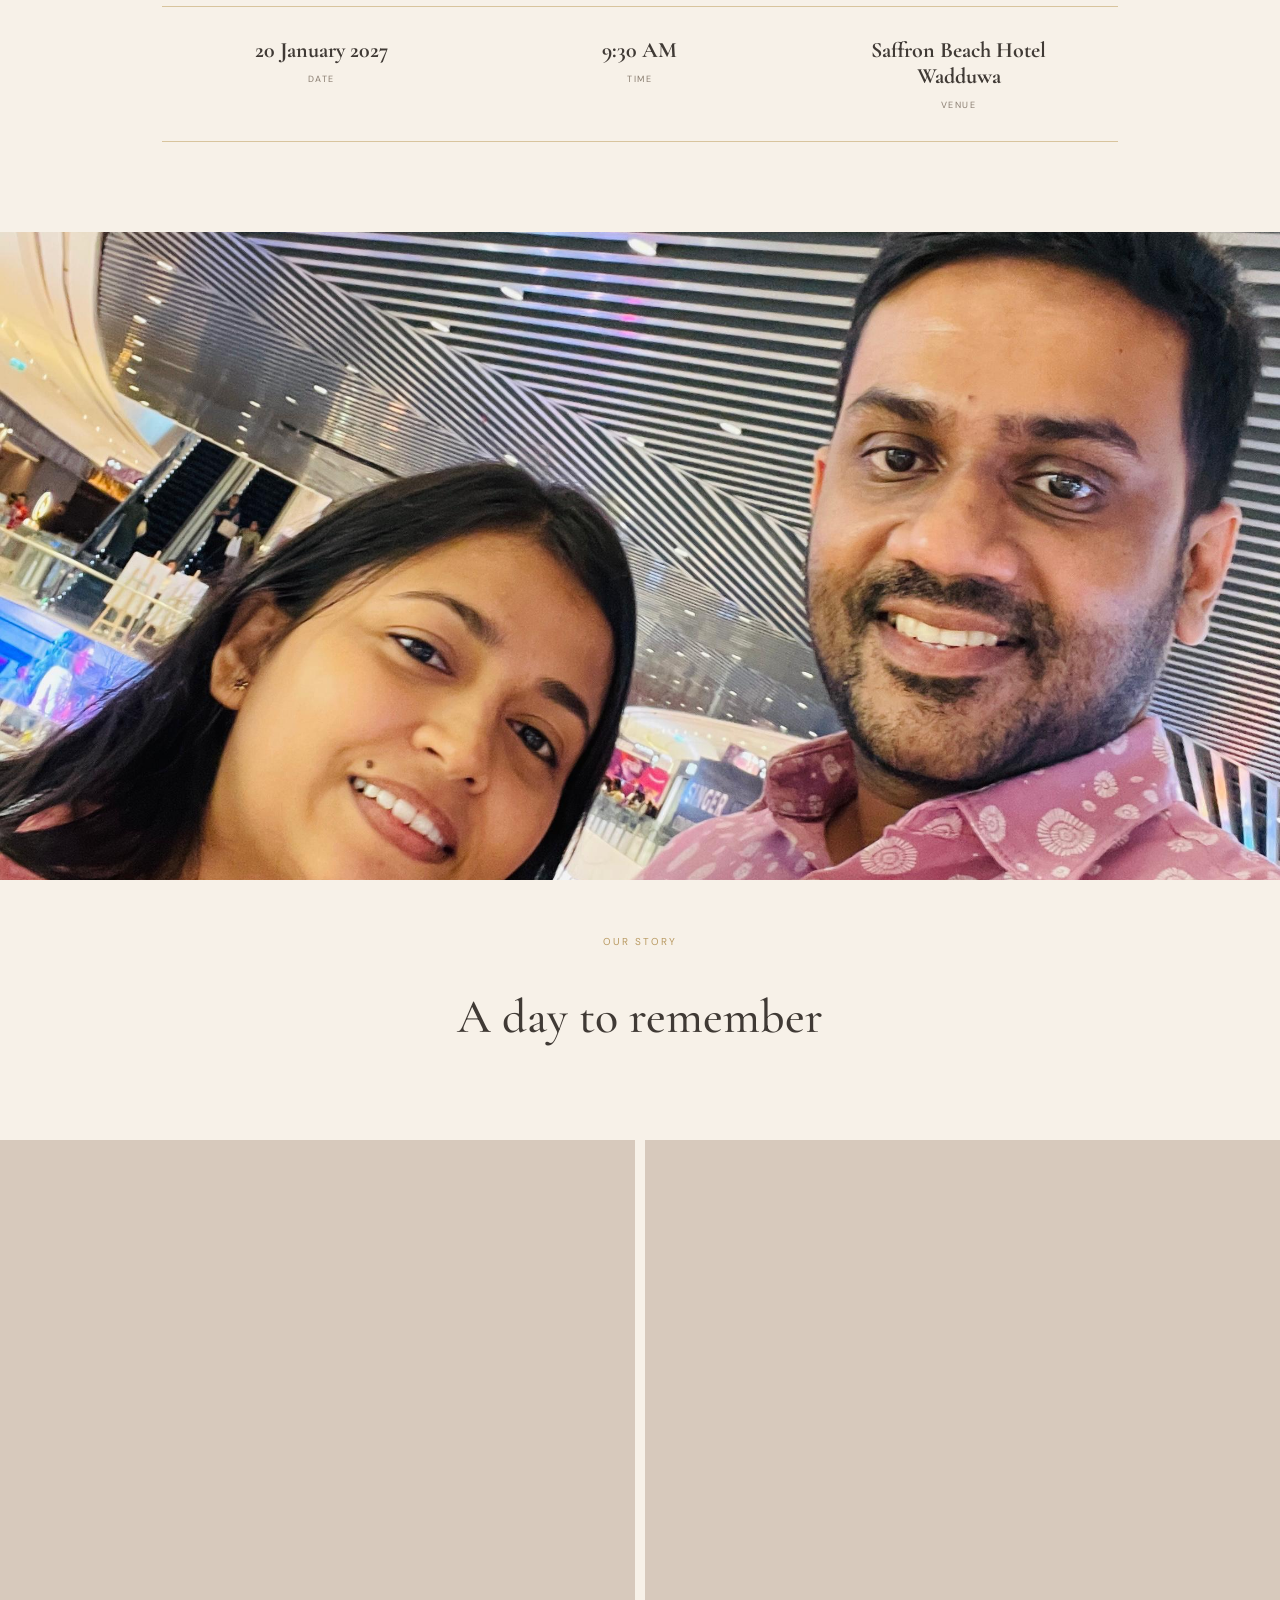
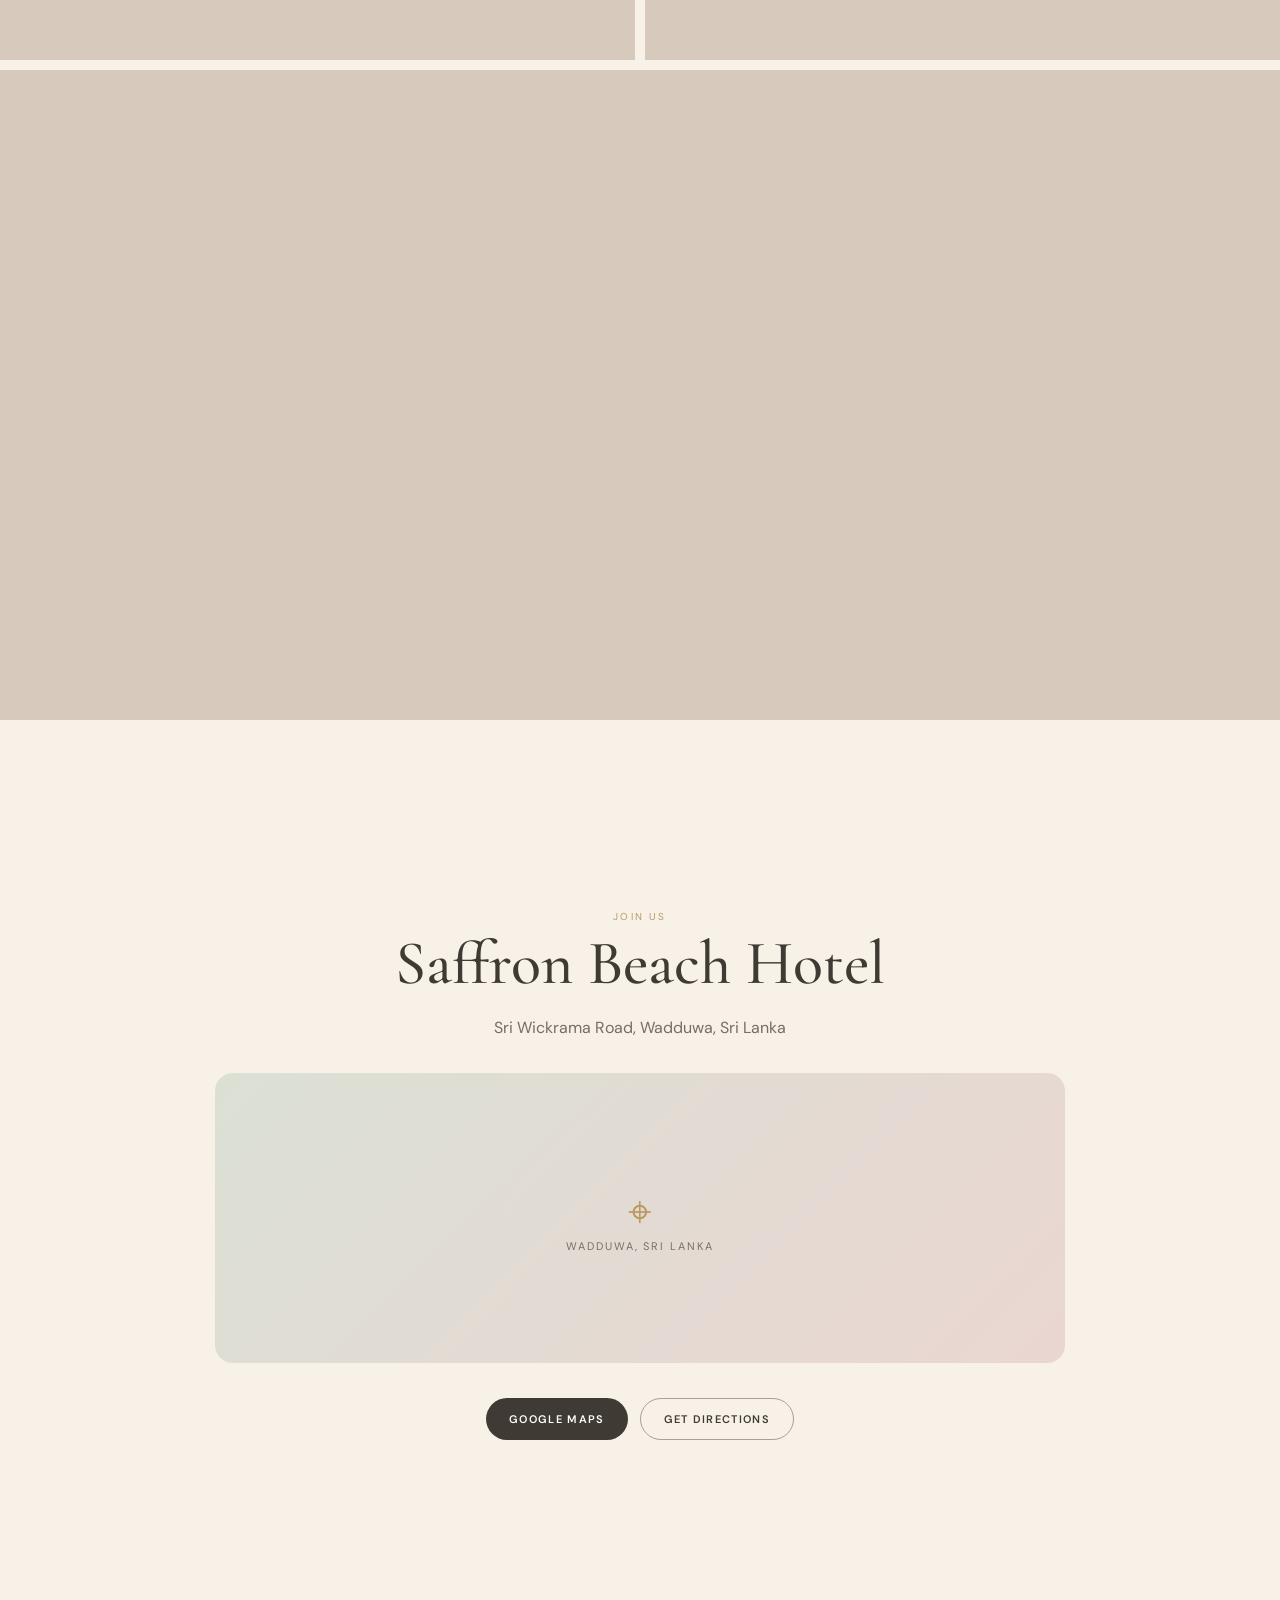
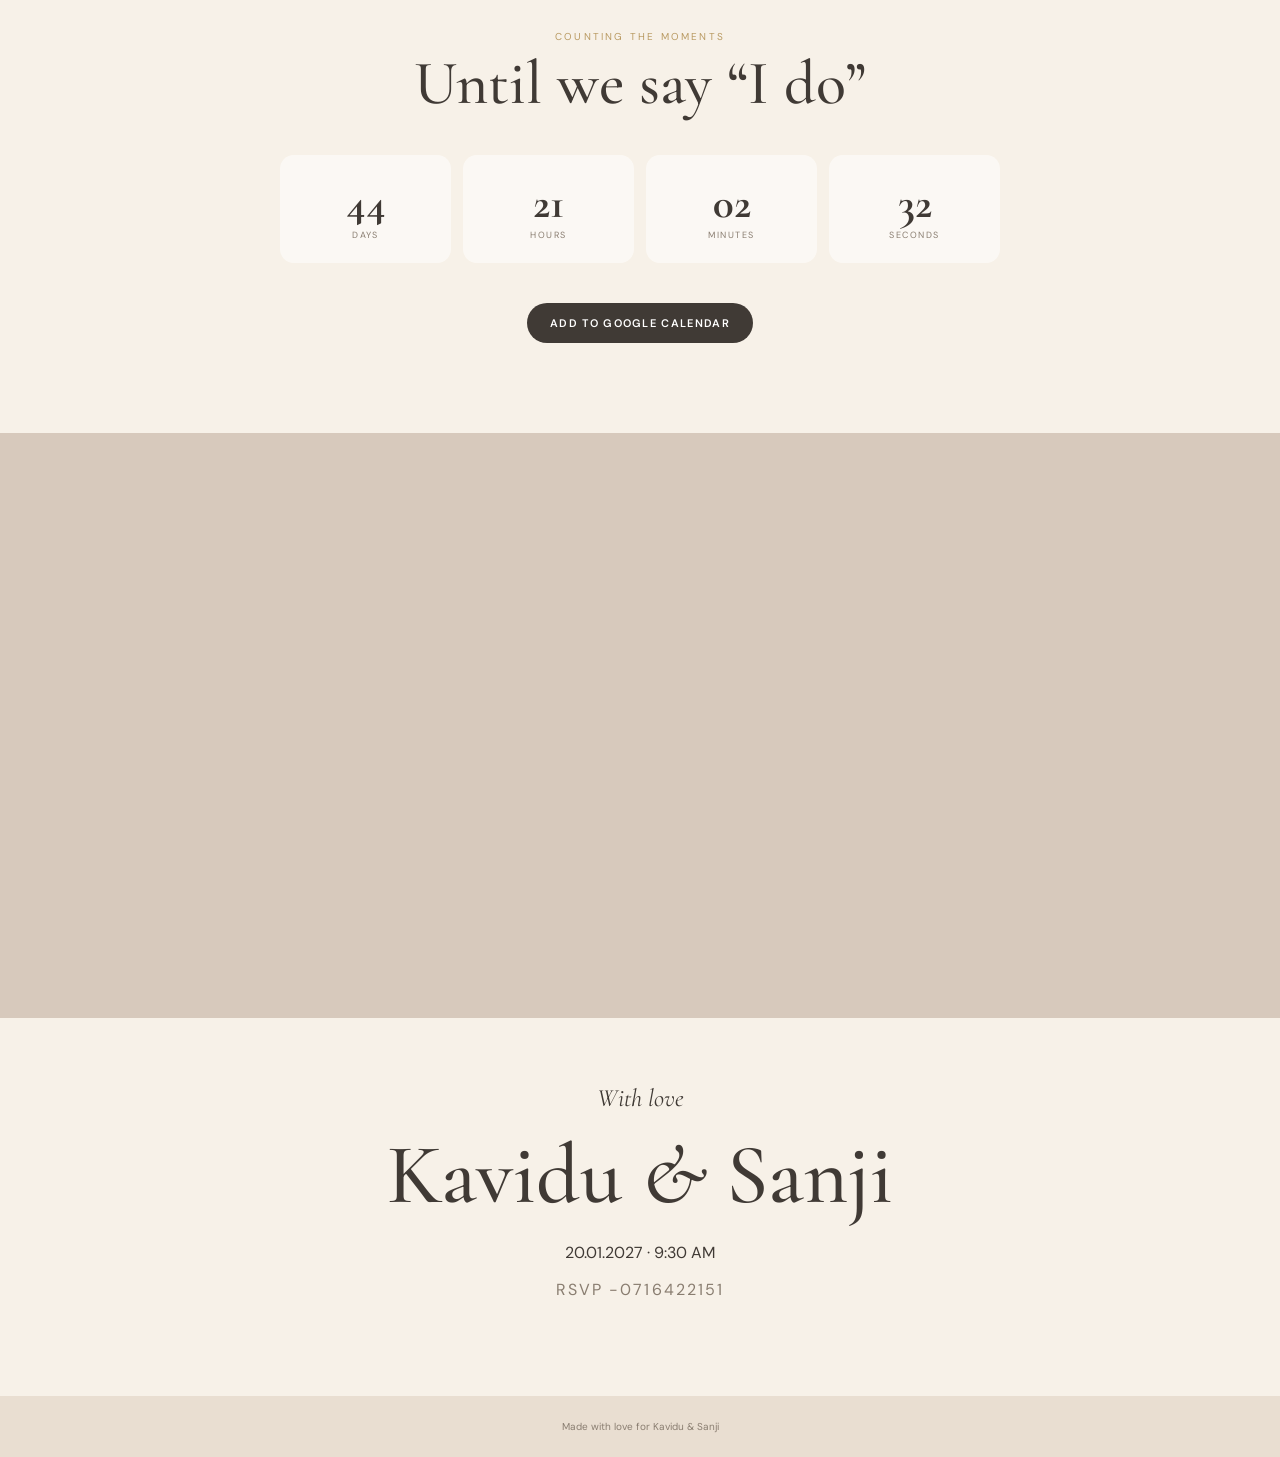
==== commit df16afe9: "Update index.html" ====
--- a/index.html
+++ b/index.html
@@ -129,6 +129,7 @@
         <p class="script">With love</p>
         <h2>Kavidu <span>&amp;</span> Sanji</h2>
         <p>20.01.2027 · 9:30 AM</p>
+        <p>RSVP -0716422151</p>
       </div>
     </section>
   </main>
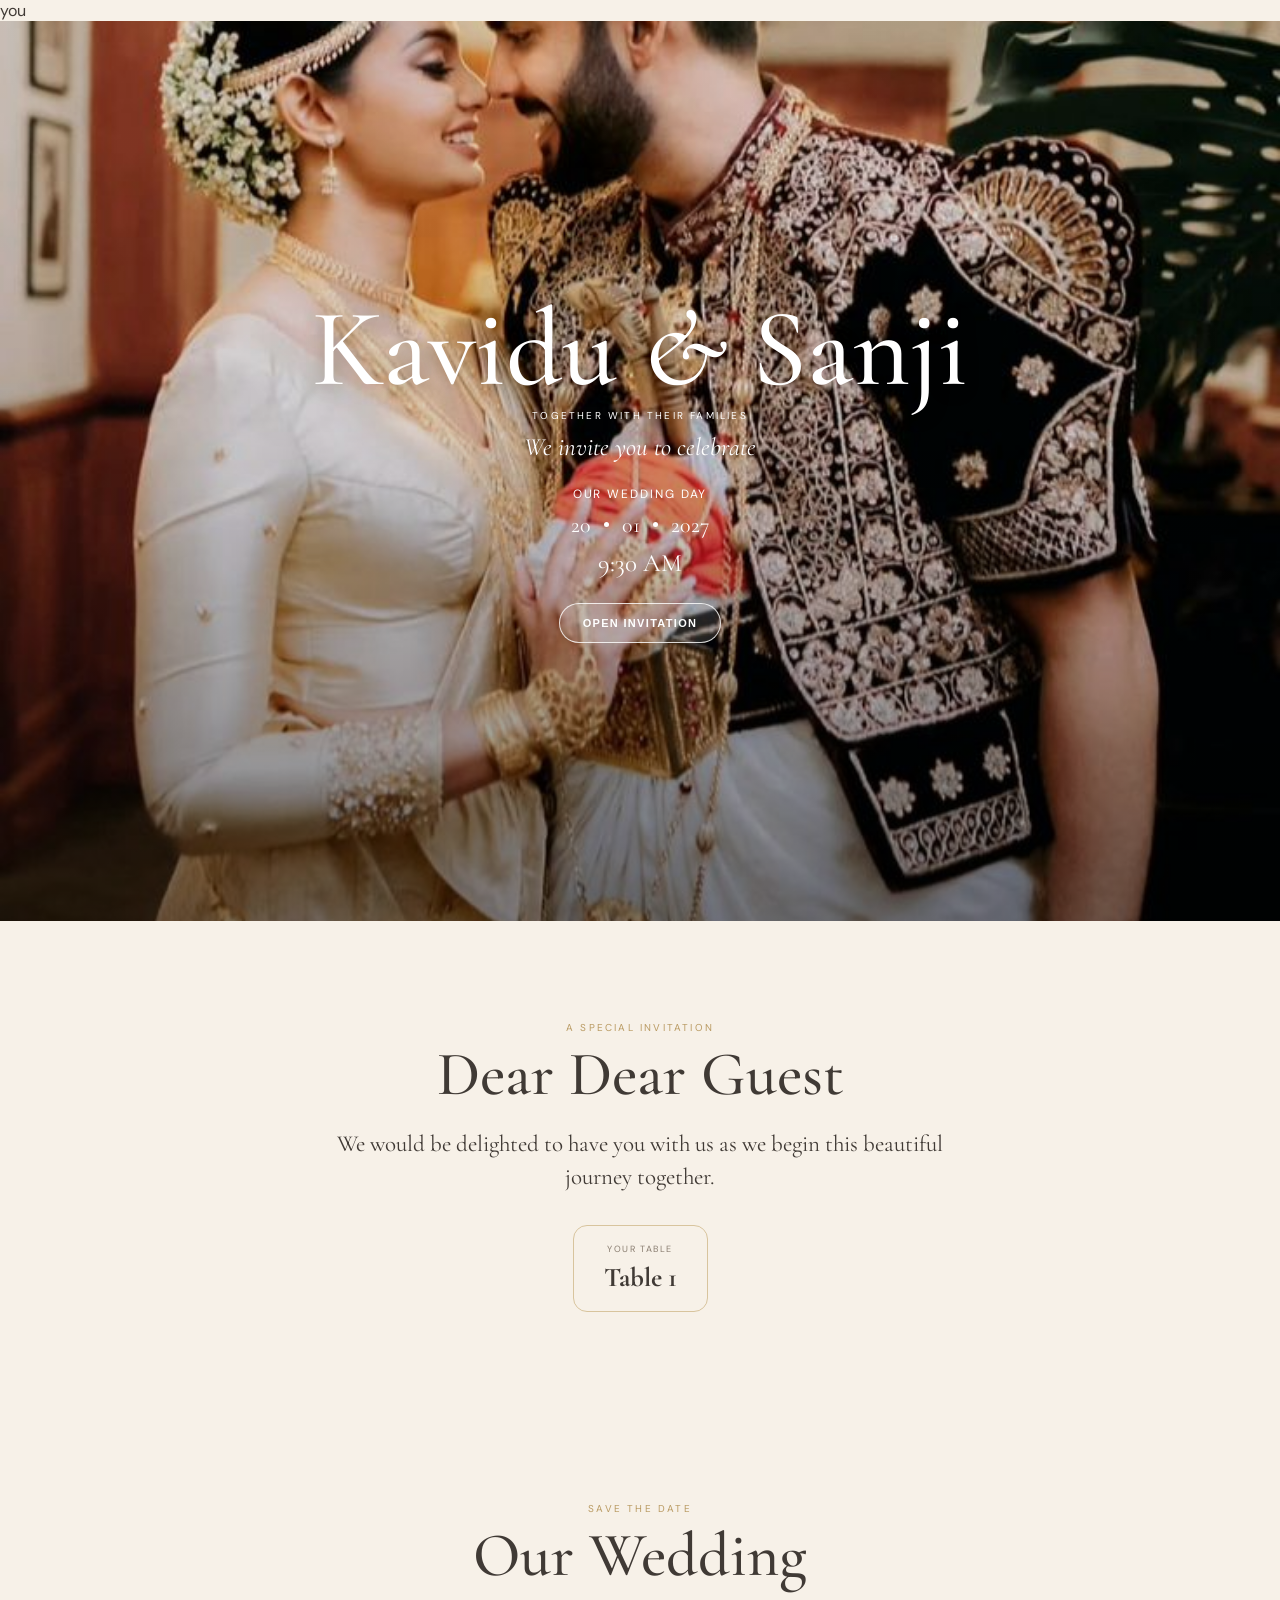
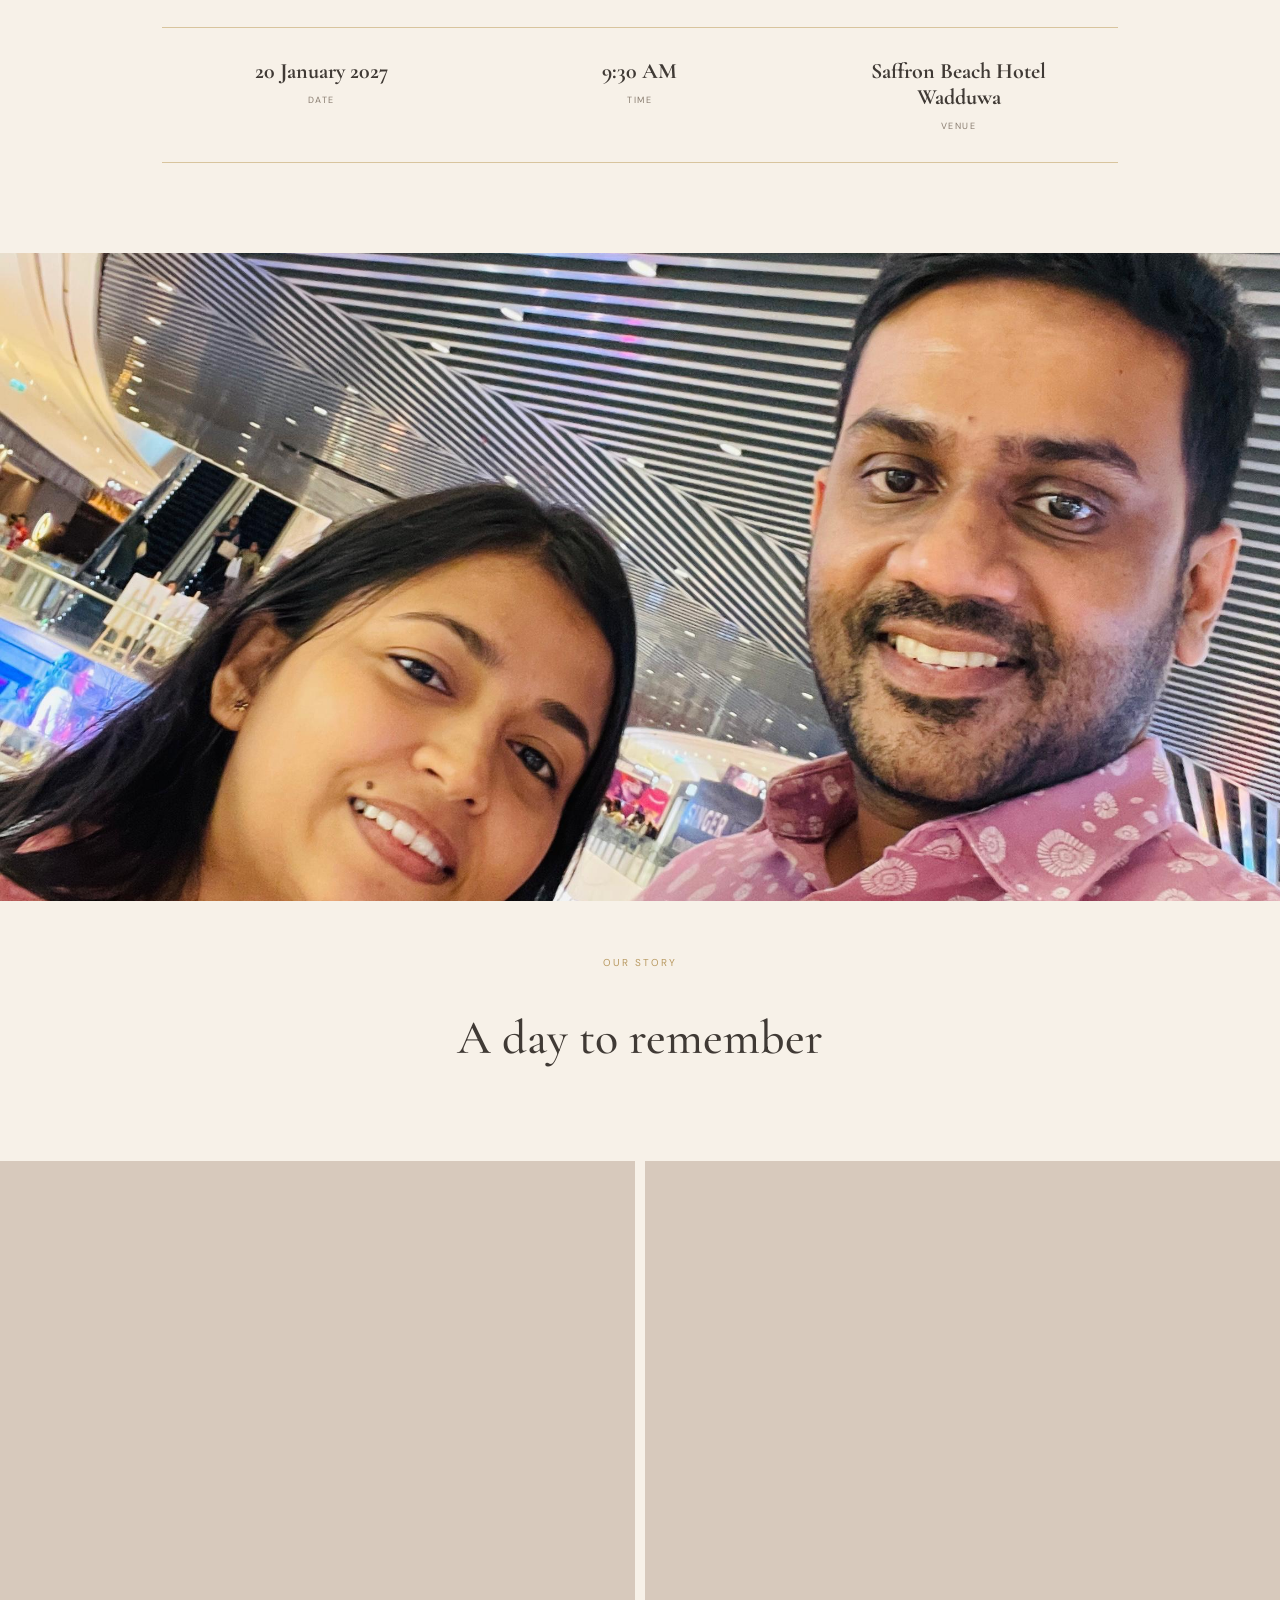
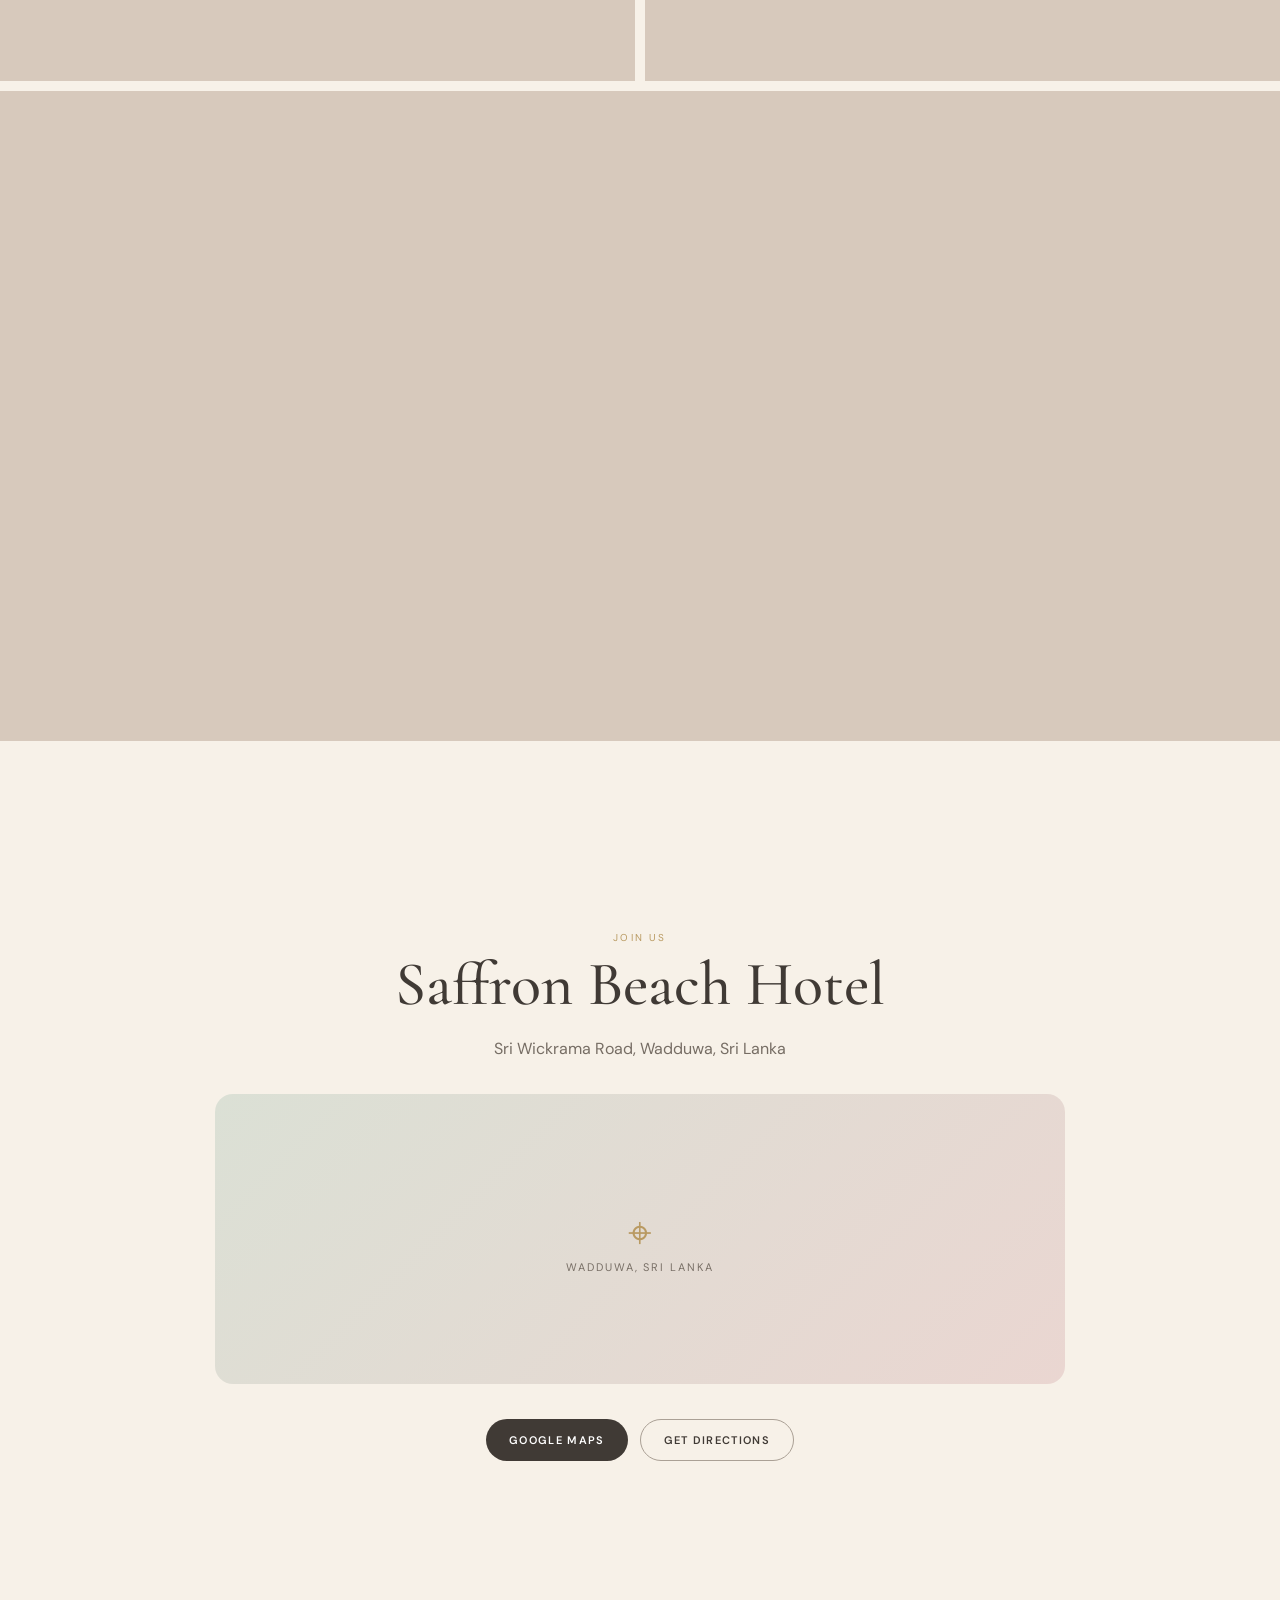
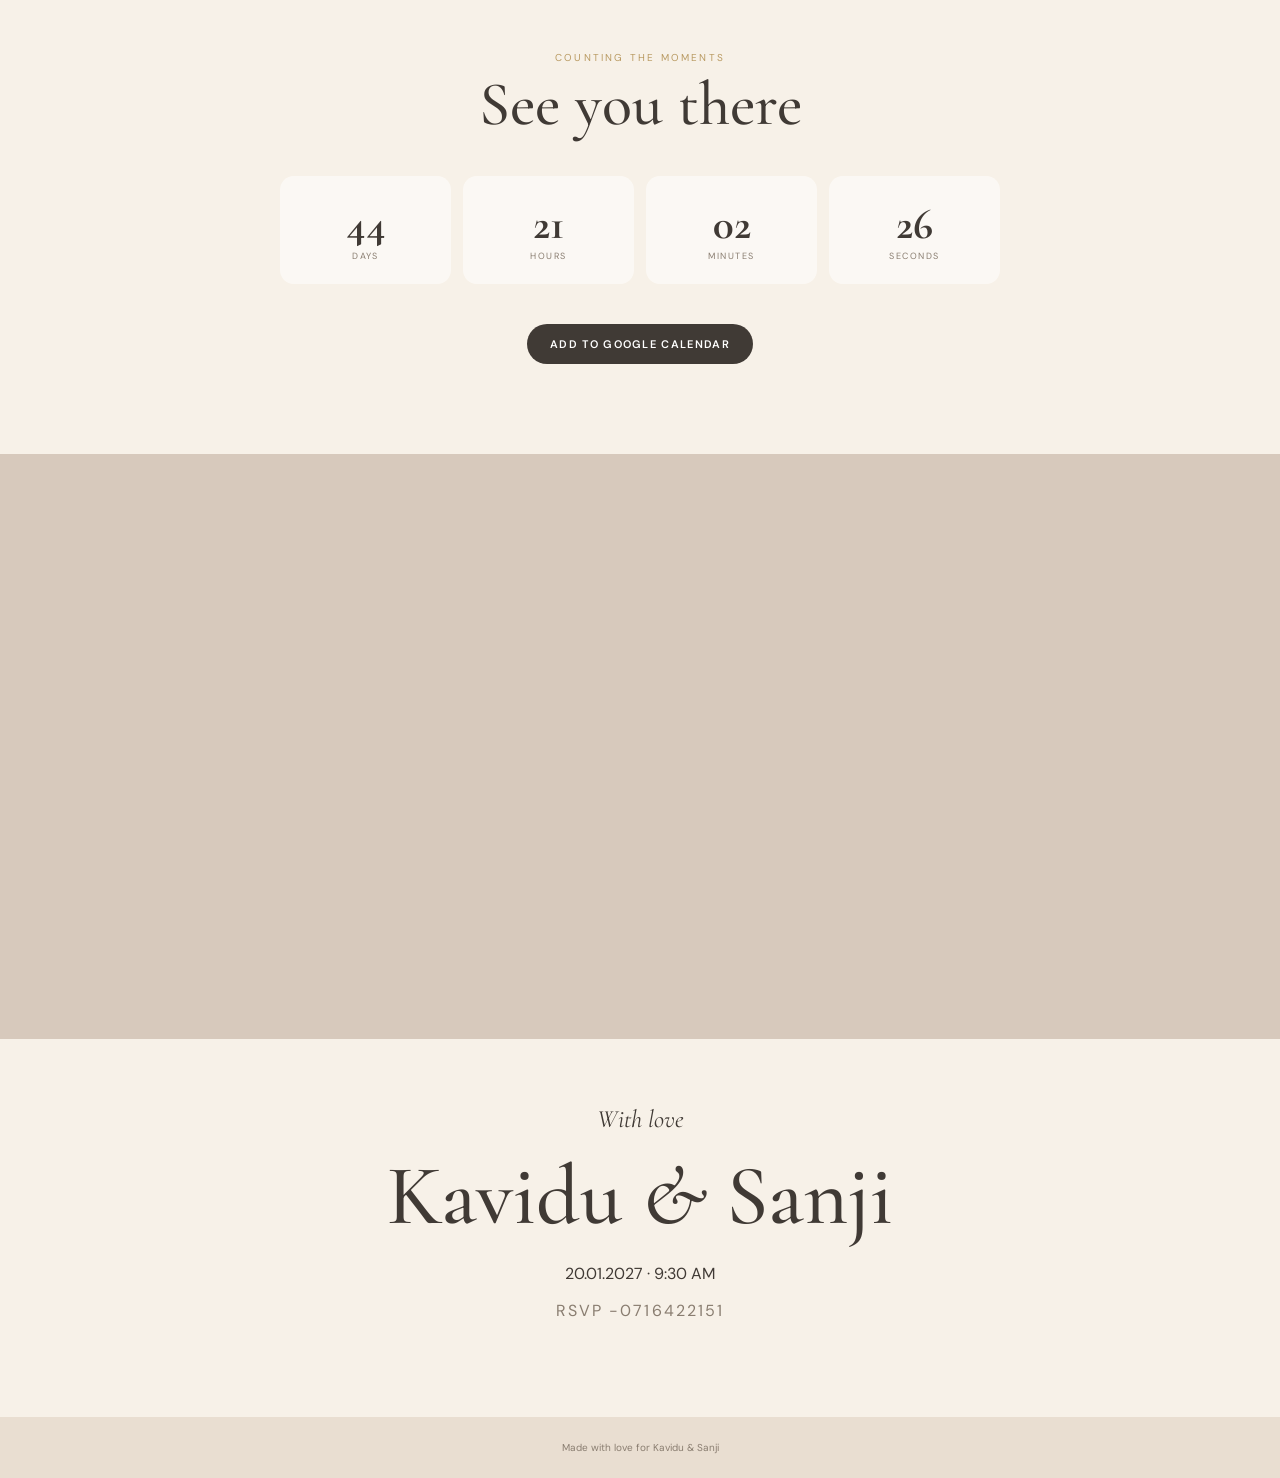
==== commit 784d55f6: "Change countdown heading from 'I do' to 'See you there'" ====
--- a/index.html
+++ b/index.html
@@ -1,4 +1,4 @@
-<html lang="en">
+you <html lang="en">
 <head>
   <meta charset="utf-8">
   <meta name="viewport" content="width=device-width,initial-scale=1">
@@ -98,7 +98,7 @@
     <!-- Countdown & Calendar Section -->
     <section class="section">
       <p class="eyebrow">Counting the moments</p>
-      <h2>Until we say “I do”</h2>
+      <h2>See you there</h2>
       <div class="countdown">
         <div>
           <strong id="days">00</strong>
